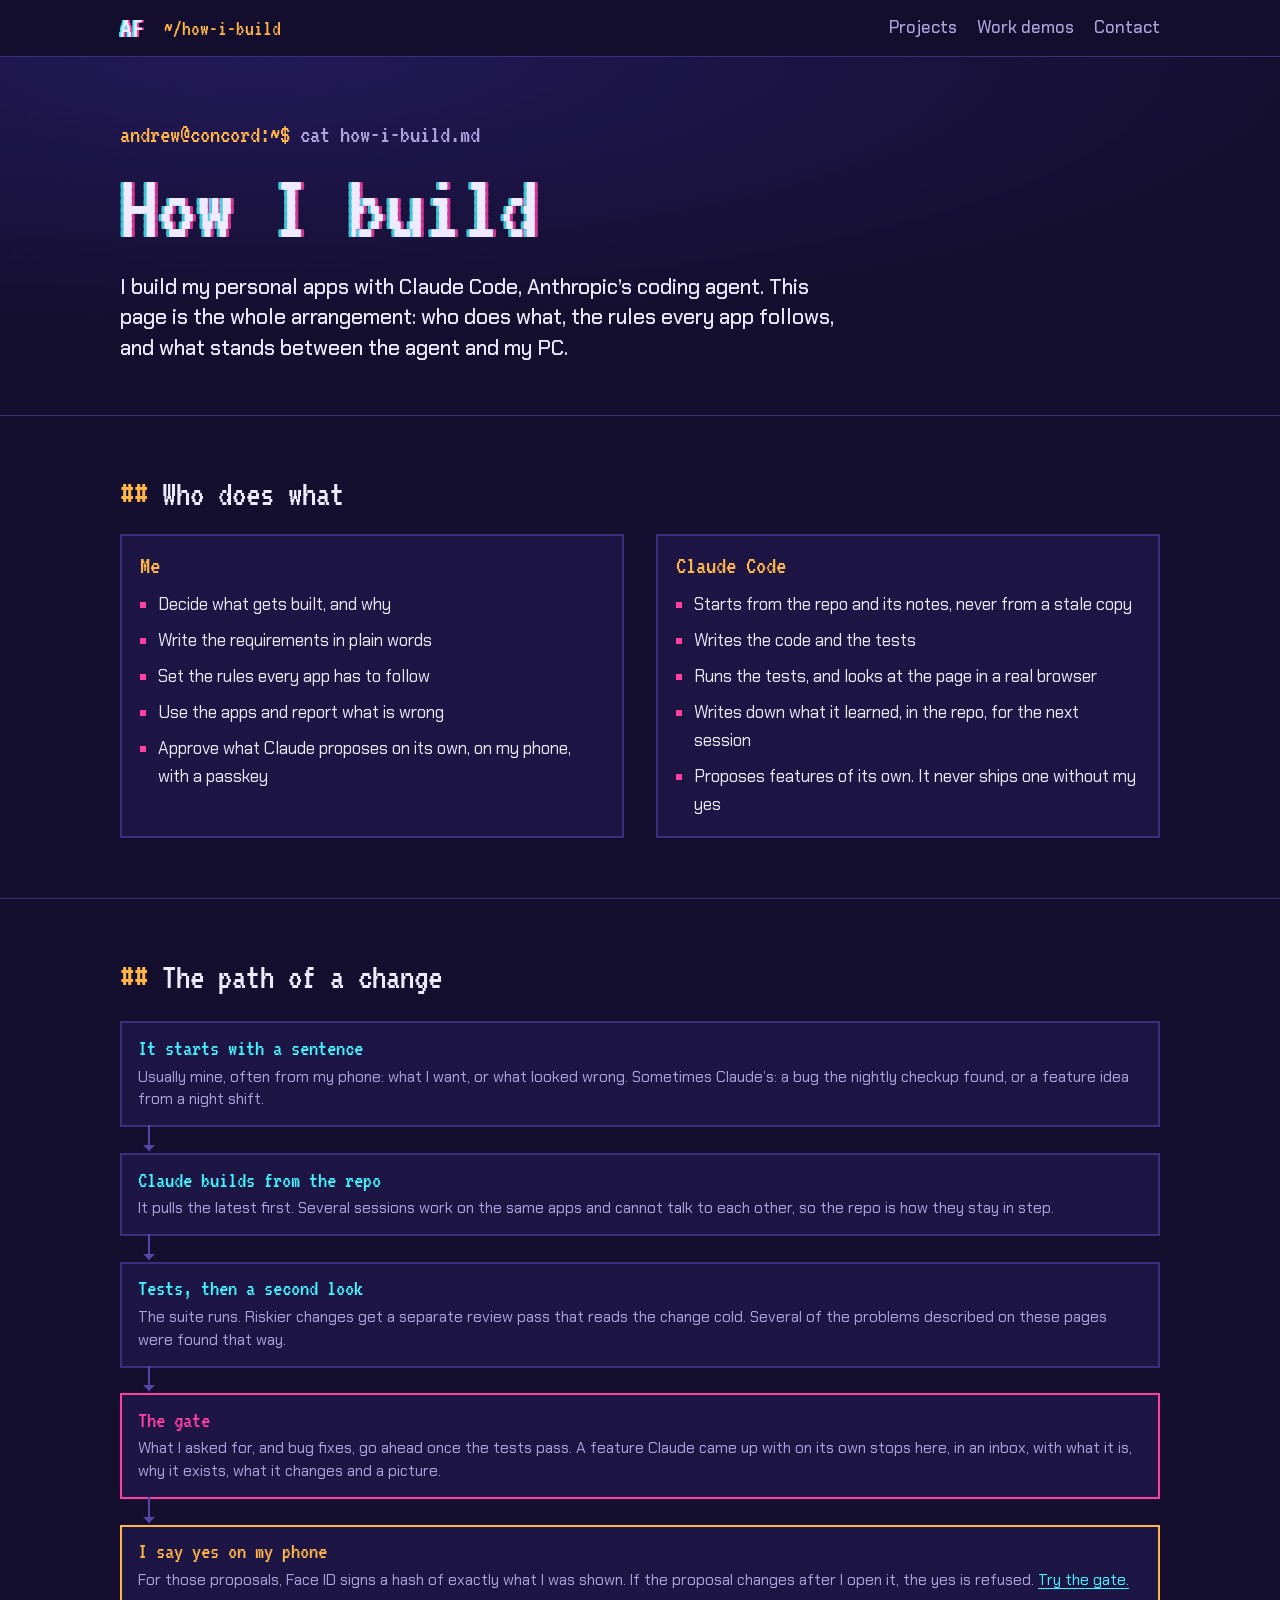
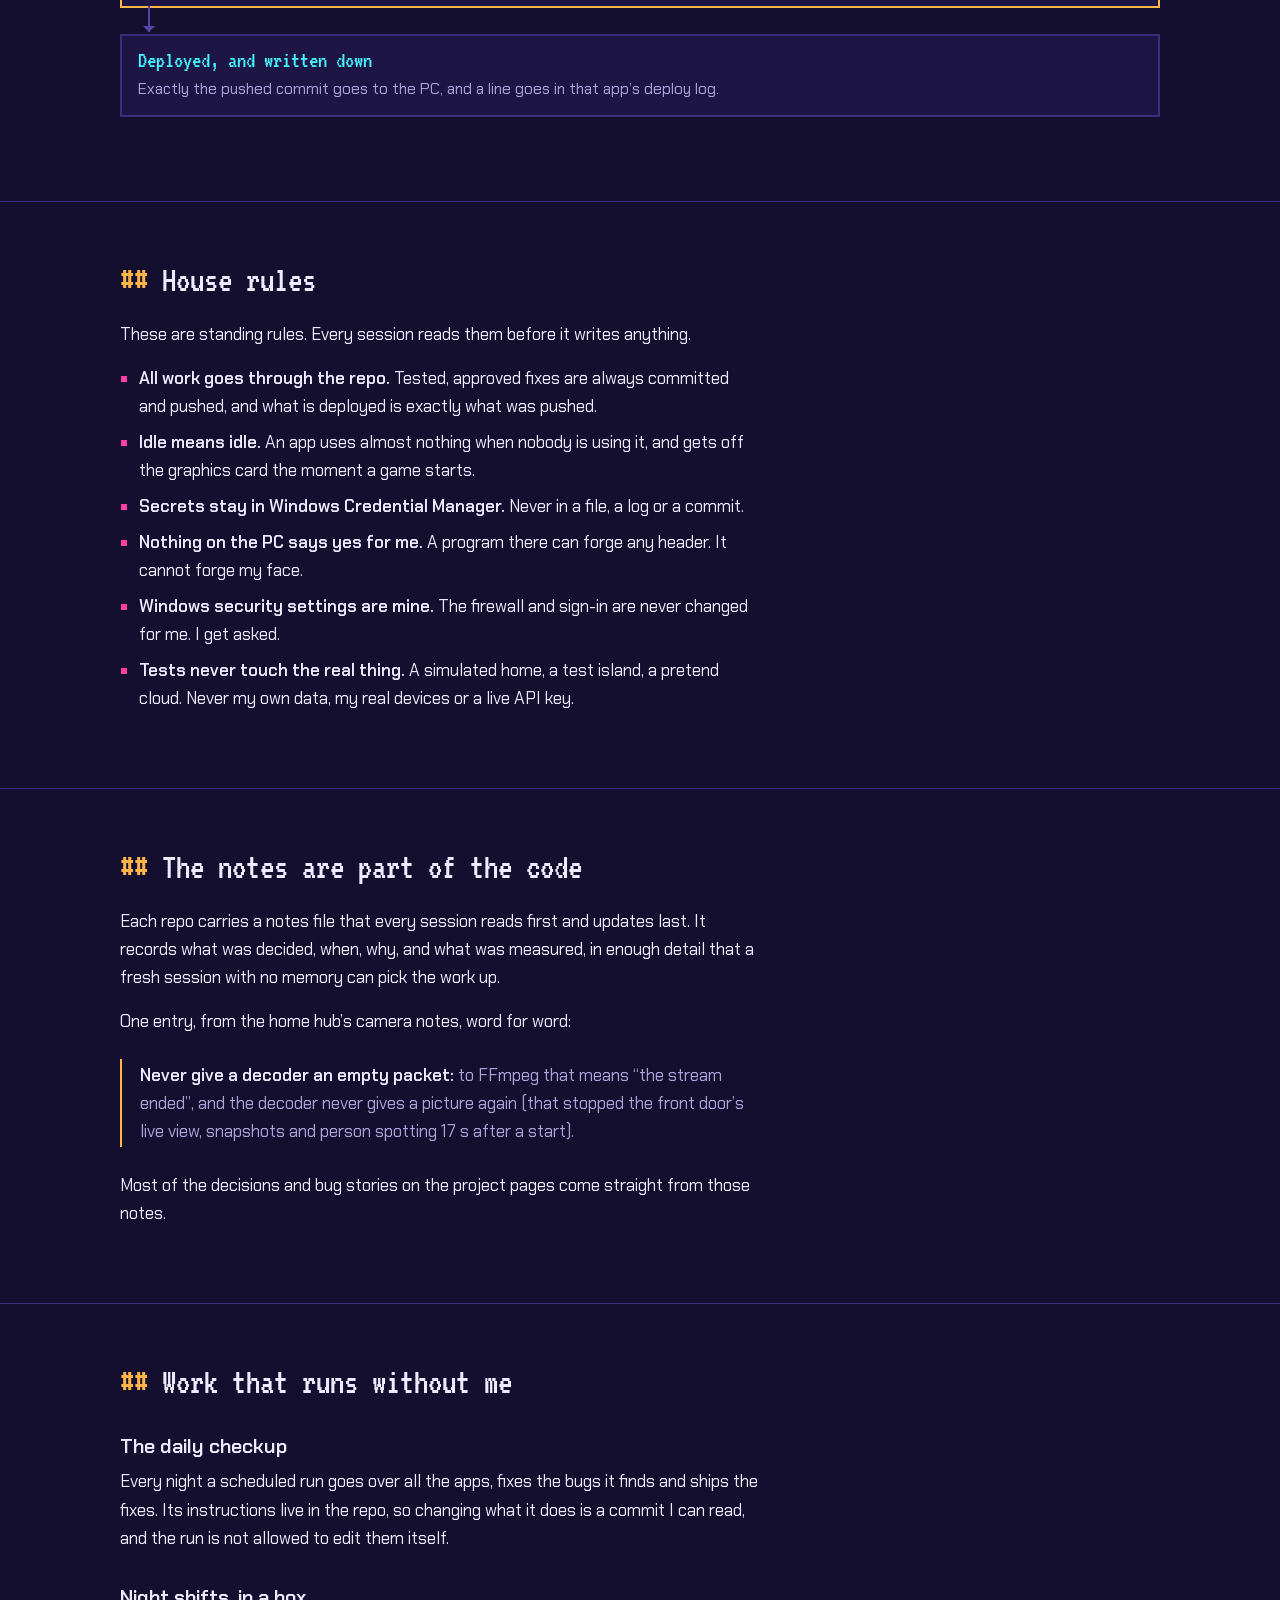
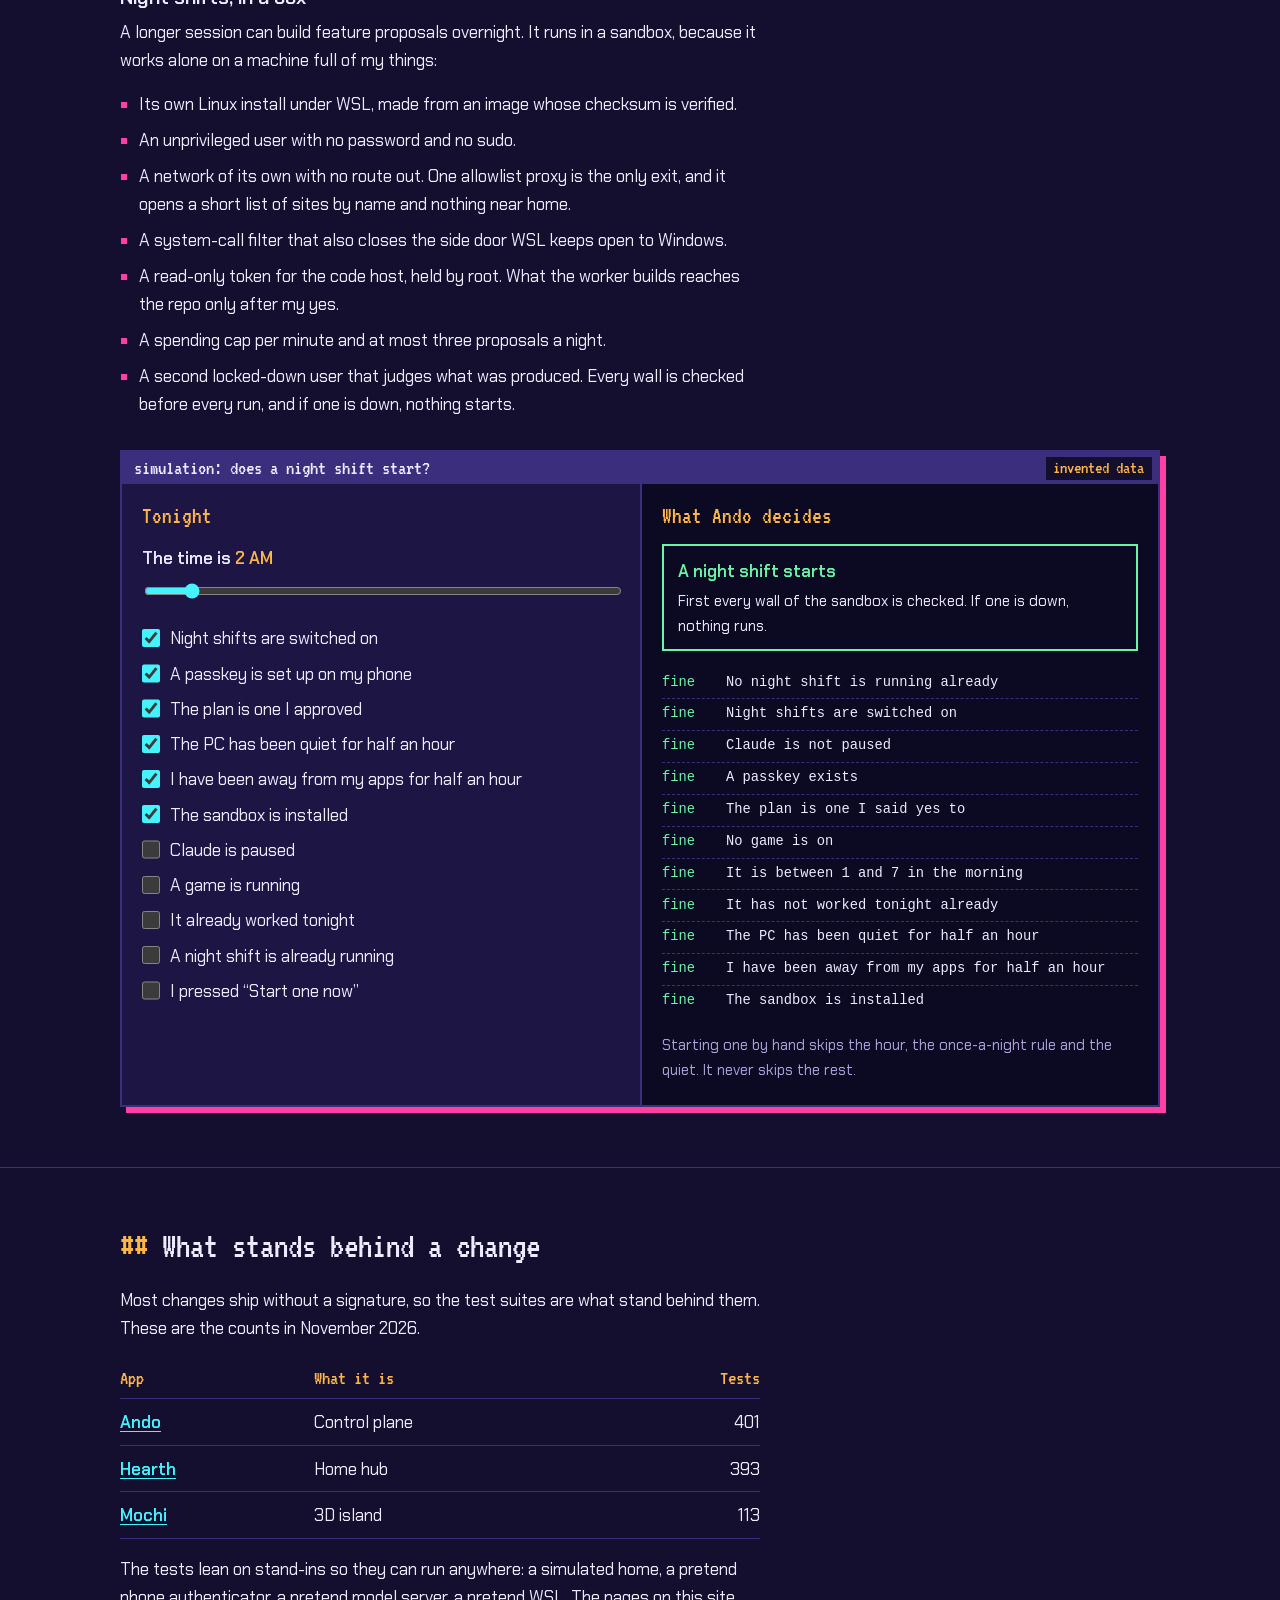
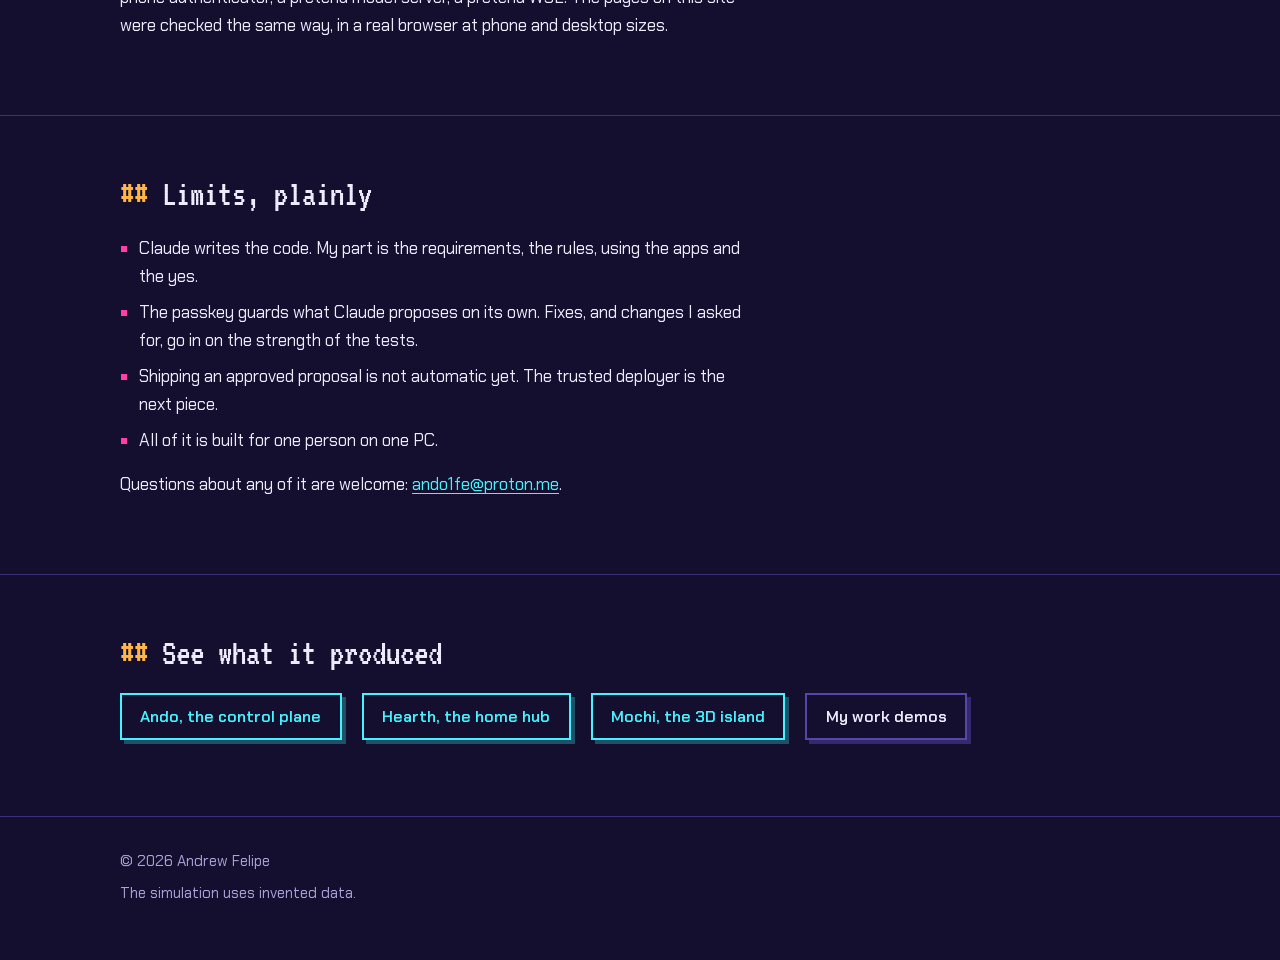
==== how-i-build/index.html @ 0f82efb5 "Add the apps I run at home, a how-I-build page and a refreshed design The home page now shows three " ====
<!doctype html>
<html lang="en">
<head>
<meta charset="utf-8">
<meta name="viewport" content="width=device-width, initial-scale=1">
<title>How I build with an AI coding agent: Andrew Felipe</title>
<meta name="description" content="How I build my personal apps with Claude Code: who does what, the rules every app follows, and what stands between a change and my PC.">
<meta name="theme-color" content="#140F2E">
<meta property="og:type" content="article">
<meta property="og:title" content="How I build with an AI coding agent">
<meta property="og:description" content="Requirements and approvals are mine, the code and tests are Claude's, and a passkey stands between what the agent proposes and my PC.">
<meta property="og:url" content="https://bandodrewmando.github.io/AndrewFelipe/how-i-build/">
<meta property="og:image" content="https://bandodrewmando.github.io/AndrewFelipe/assets/og-card.png">
<meta property="og:image:width" content="1200">
<meta property="og:image:height" content="630">
<meta property="og:image:alt" content="Andrew Felipe, Java backend developer near Charlotte, NC. Projects: Ando, Hearth, Mochi and 21 work demos.">
<meta name="twitter:card" content="summary_large_image">
<link rel="icon" href="data:image/svg+xml,%3Csvg xmlns='http://www.w3.org/2000/svg' viewBox='0 0 32 32'%3E%3Crect width='32' height='32' fill='%23140F2E'/%3E%3Crect x='6' y='7' width='4' height='18' fill='%2345F3FF'/%3E%3Crect x='10' y='7' width='8' height='4' fill='%2345F3FF'/%3E%3Crect x='10' y='14' width='6' height='4' fill='%2345F3FF'/%3E%3Crect x='20' y='7' width='4' height='18' fill='%23FF3FA4'/%3E%3Crect x='24' y='7' width='4' height='4' fill='%23FF3FA4'/%3E%3Crect x='24' y='14' width='3' height='4' fill='%23FF3FA4'/%3E%3C/svg%3E">
<link rel="preload" href="../assets/fonts/vt323-400.woff2" as="font" type="font/woff2" crossorigin>
<link rel="preload" href="../assets/fonts/chakra-petch-400.woff2" as="font" type="font/woff2" crossorigin>
<link rel="stylesheet" href="../styles.css">
</head>
<body>
<a class="skip" href="#main">Skip to content</a>

<header class="bar">
  <nav class="wrap nav" aria-label="Site">
    <a class="mark" href="../" aria-label="Andrew Felipe, home">AF</a>
    <span class="crumb" aria-hidden="true">~/how-i-build</span>
    <ul>
      <li><a href="../#projects">Projects</a></li>
      <li><a href="../work-demos/">Work demos</a></li>
      <li><a href="../#contact">Contact</a></li>
    </ul>
  </nav>
</header>

<main id="main">

  <header class="doc-head">
    <div class="wrap">
      <p class="cmd" aria-hidden="true"><span class="ps1">andrew@concord:~$</span> <span class="run">cat how-i-build.md</span></p>
      <h1 class="title long">How I build</h1>
      <p class="sub">I build my personal apps with Claude Code, Anthropic&rsquo;s coding agent. This page is the whole arrangement: who does what, the rules every app follows, and what stands between the agent and my PC.</p>
    </div>
  </header>

  <section class="md" id="who">
    <div class="wrap">
      <h2>Who does what</h2>
      <div class="grid-2 wide">
        <div>
          <h3>Me</h3>
          <ul>
            <li>Decide what gets built, and why</li>
            <li>Write the requirements in plain words</li>
            <li>Set the rules every app has to follow</li>
            <li>Use the apps and report what is wrong</li>
            <li>Approve what Claude proposes on its own, on my phone, with a passkey</li>
          </ul>
        </div>
        <div>
          <h3>Claude Code</h3>
          <ul>
            <li>Starts from the repo and its notes, never from a stale copy</li>
            <li>Writes the code and the tests</li>
            <li>Runs the tests, and looks at the page in a real browser</li>
            <li>Writes down what it learned, in the repo, for the next session</li>
            <li>Proposes features of its own. It never ships one without my yes</li>
          </ul>
        </div>
      </div>
    </div>
  </section>

  <section class="md" id="path">
    <div class="wrap">
      <h2>The path of a change</h2>
      <ol class="flow wide">
        <li><strong>It starts with a sentence</strong><span>Usually mine, often from my phone: what I want, or what looked wrong. Sometimes Claude&rsquo;s: a bug the nightly checkup found, or a feature idea from a night shift.</span></li>
        <li><strong>Claude builds from the repo</strong><span>It pulls the latest first. Several sessions work on the same apps and cannot talk to each other, so the repo is how they stay in step.</span></li>
        <li><strong>Tests, then a second look</strong><span>The suite runs. Riskier changes get a separate review pass that reads the change cold. Several of the problems described on these pages were found that way.</span></li>
        <li class="gate"><strong>The gate</strong><span>What I asked for, and bug fixes, go ahead once the tests pass. A feature Claude came up with on its own stops here, in an inbox, with what it is, why it exists, what it changes and a picture.</span></li>
        <li class="mine"><strong>I say yes on my phone</strong><span>For those proposals, Face ID signs a hash of exactly what I was shown. If the proposal changes after I open it, the yes is refused. <a href="../projects/ando/#gate">Try the gate.</a></span></li>
        <li><strong>Deployed, and written down</strong><span>Exactly the pushed commit goes to the PC, and a line goes in that app&rsquo;s deploy log.</span></li>
      </ol>
    </div>
  </section>

  <section class="md" id="rules">
    <div class="wrap">
      <h2>House rules</h2>
      <p>These are standing rules. Every session reads them before it writes anything.</p>
      <ul>
        <li><strong>All work goes through the repo.</strong> Tested, approved fixes are always committed and pushed, and what is deployed is exactly what was pushed.</li>
        <li><strong>Idle means idle.</strong> An app uses almost nothing when nobody is using it, and gets off the graphics card the moment a game starts.</li>
        <li><strong>Secrets stay in Windows Credential Manager.</strong> Never in a file, a log or a commit.</li>
        <li><strong>Nothing on the PC says yes for me.</strong> A program there can forge any header. It cannot forge my face.</li>
        <li><strong>Windows security settings are mine.</strong> The firewall and sign-in are never changed for me. I get asked.</li>
        <li><strong>Tests never touch the real thing.</strong> A simulated home, a test island, a pretend cloud. Never my own data, my real devices or a live API key.</li>
      </ul>
    </div>
  </section>

  <section class="md" id="notes">
    <div class="wrap">
      <h2>The notes are part of the code</h2>
      <p>Each repo carries a notes file that every session reads first and updates last. It records what was decided, when, why, and what was measured, in enough detail that a fresh session with no memory can pick the work up.</p>
      <p>One entry, from the home hub&rsquo;s camera notes, word for word:</p>
      <p class="aside"><strong>Never give a decoder an empty packet:</strong> to FFmpeg that means &ldquo;the stream ended&rdquo;, and the decoder never gives a picture again (that stopped the front door&rsquo;s live view, snapshots and person spotting 17 s after a start).</p>
      <p>Most of the decisions and bug stories on the project pages come straight from those notes.</p>
    </div>
  </section>

  <section class="md" id="unattended">
    <div class="wrap">
      <h2>Work that runs without me</h2>
      <h3>The daily checkup</h3>
      <p>Every night a scheduled run goes over all the apps, fixes the bugs it finds and ships the fixes. Its instructions live in the repo, so changing what it does is a commit I can read, and the run is not allowed to edit them itself.</p>

      <h3>Night shifts, in a box</h3>
      <p>A longer session can build feature proposals overnight. It runs in a sandbox, because it works alone on a machine full of my things:</p>
      <ul>
        <li>Its own Linux install under WSL, made from an image whose checksum is verified.</li>
        <li>An unprivileged user with no password and no sudo.</li>
        <li>A network of its own with no route out. One allowlist proxy is the only exit, and it opens a short list of sites by name and nothing near home.</li>
        <li>A system-call filter that also closes the side door WSL keeps open to Windows.</li>
        <li>A read-only token for the code host, held by root. What the worker builds reaches the repo only after my yes.</li>
        <li>A spending cap per minute and at most three proposals a night.</li>
        <li>A second locked-down user that judges what was produced. Every wall is checked before every run, and if one is down, nothing starts.</li>
      </ul>

      <article class="window sim wide" id="night" aria-labelledby="night-title">
        <div class="titlebar"><span id="night-title"><span class="pre">simulation: </span>does a night shift start?</span><span class="badge">invented data</span></div>
        <div class="sim-body">
          <div class="pane">
            <h3>Tonight</h3>
            <div class="field">
              <p class="label"><label for="s-hour">The time is</label> <output id="s-hour-out" for="s-hour">2 AM</output></p>
              <input type="range" id="s-hour" min="0" max="23" step="1" value="2">
            </div>
            <ul class="checks">
              <li><label><input type="checkbox" id="s-on" checked> <span>Night shifts are switched on</span></label></li>
              <li><label><input type="checkbox" id="s-passkey" checked> <span>A passkey is set up on my phone</span></label></li>
              <li><label><input type="checkbox" id="s-plan" checked> <span>The plan is one I approved</span></label></li>
              <li><label><input type="checkbox" id="s-quiet" checked> <span>The PC has been quiet for half an hour</span></label></li>
              <li><label><input type="checkbox" id="s-away" checked> <span>I have been away from my apps for half an hour</span></label></li>
              <li><label><input type="checkbox" id="s-sandbox" checked> <span>The sandbox is installed</span></label></li>
              <li><label><input type="checkbox" id="s-paused"> <span>Claude is paused</span></label></li>
              <li><label><input type="checkbox" id="s-game"> <span>A game is running</span></label></li>
              <li><label><input type="checkbox" id="s-worked"> <span>It already worked tonight</span></label></li>
              <li><label><input type="checkbox" id="s-current"> <span>A night shift is already running</span></label></li>
              <li><label><input type="checkbox" id="s-hand"> <span>I pressed &ldquo;Start one now&rdquo;</span></label></li>
            </ul>
          </div>
          <div class="pane">
            <h3>What Ando decides</h3>
            <p class="verdict" id="s-verdict" role="status" style="margin-top:0;margin-bottom:1rem"></p>
            <ol class="trace" id="s-trace" aria-live="polite"></ol>
            <p class="hint" style="margin-top:1rem">Starting one by hand skips the hour, the once-a-night rule and the quiet. It never skips the rest.</p>
          </div>
        </div>
      </article>
    </div>
  </section>

  <section class="md" id="numbers">
    <div class="wrap">
      <h2>What stands behind a change</h2>
      <p>Most changes ship without a signature, so the test suites are what stand behind them. These are the counts in November 2026.</p>
      <table class="tally">
        <thead><tr><th scope="col">App</th><th scope="col">What it is</th><th scope="col" class="n">Tests</th></tr></thead>
        <tbody>
          <tr><th scope="row"><a href="../projects/ando/">Ando</a></th><td>Control plane</td><td class="n">401</td></tr>
          <tr><th scope="row"><a href="../projects/hearth/">Hearth</a></th><td>Home hub</td><td class="n">393</td></tr>
          <tr><th scope="row"><a href="../projects/mochi/">Mochi</a></th><td>3D island</td><td class="n">113</td></tr>
        </tbody>
      </table>
      <p>The tests lean on stand-ins so they can run anywhere: a simulated home, a pretend phone authenticator, a pretend model server, a pretend WSL. The pages on this site were checked the same way, in a real browser at phone and desktop sizes.</p>
    </div>
  </section>

  <section class="md" id="limits">
    <div class="wrap">
      <h2>Limits, plainly</h2>
      <ul>
        <li>Claude writes the code. My part is the requirements, the rules, using the apps and the yes.</li>
        <li>The passkey guards what Claude proposes on its own. Fixes, and changes I asked for, go in on the strength of the tests.</li>
        <li>Shipping an approved proposal is not automatic yet. The trusted deployer is the next piece.</li>
        <li>All of it is built for one person on one PC.</li>
      </ul>
      <p>Questions about any of it are welcome: <a href="mailto:ando1fe@proton.me">ando1fe@proton.me</a>.</p>
    </div>
  </section>

  <section class="md" id="next">
    <div class="wrap">
      <h2>See what it produced</h2>
      <p class="next wide">
        <a class="btn" href="../projects/ando/">Ando, the control plane</a>
        <a class="btn" href="../projects/hearth/">Hearth, the home hub</a>
        <a class="btn" href="../projects/mochi/">Mochi, the 3D island</a>
        <a class="btn quiet" href="../work-demos/">My work demos</a>
      </p>
    </div>
  </section>

</main>

<footer class="wrap foot">
  <p>&copy; 2026 Andrew Felipe</p>
  <p>The simulation uses invented data.</p>
</footer>

<script src="../app.js"></script>
<script src="sim.js"></script>
<!-- Page view counts at andrewfelipe.goatcounter.com (no cookies) -->
<script data-goatcounter="https://andrewfelipe.goatcounter.com/count" async src="https://gc.zgo.at/count.js"></script>
<!-- Metricool tracker; skips browsers opted out with #toggle-goatcounter -->
<script>
  (function () {
    try { if (localStorage.getItem('skipgc') === 't' || location.hash === '#toggle-goatcounter') return; } catch (e) {}
    function loadScript(a){var b=document.getElementsByTagName("head")[0],c=document.createElement("script");c.type="text/javascript",c.src="https://tracker.metricool.com/resources/be.js",c.onreadystatechange=a,c.onload=a,b.appendChild(c)}loadScript(function(){beTracker.t({hash:"5af058e62d5480731baa67cbe3b12c4c"})});
  })();
</script>
</body>
</html>
---- styles.css ----
/* Andrew Felipe: one stylesheet for the home page, the project pages and how-i-build.
   (work-demos/ carries its own styles, in the same palette.) */

/* The two typefaces, served from this site (SIL Open Font License: assets/fonts/*-OFL.txt). */
@font-face { font-family: "VT323"; font-style: normal; font-weight: 400; font-display: swap; src: url("assets/fonts/vt323-400.woff2") format("woff2"); }
@font-face { font-family: "Chakra Petch"; font-style: normal; font-weight: 400; font-display: swap; src: url("assets/fonts/chakra-petch-400.woff2") format("woff2"); }
@font-face { font-family: "Chakra Petch"; font-style: normal; font-weight: 500; font-display: swap; src: url("assets/fonts/chakra-petch-500.woff2") format("woff2"); }
@font-face { font-family: "Chakra Petch"; font-style: normal; font-weight: 600; font-display: swap; src: url("assets/fonts/chakra-petch-600.woff2") format("woff2"); }

:root {
  --glass: #140F2E;
  --panel: #1D1645;
  --well: #0C0922;
  --wire: #3B2F7D;
  --wire-hi: #5546A8;
  --text: #EEEAFF;
  --dim: #ABA3DA;
  --amber: #FFB547;
  --cyan: #45F3FF;
  --magenta: #FF3FA4;
  --ok: #6BF5A8;
  --no: #FF6B7F;
  --pixel: "VT323", "DejaVu Sans Mono", ui-monospace, monospace;
  --sans: "Chakra Petch", system-ui, -apple-system, "Segoe UI", Roboto, sans-serif;
  --mono: ui-monospace, "SF Mono", SFMono-Regular, Menlo, Consolas, "Liberation Mono", monospace;
  --measure: 40rem;
  --gap: clamp(1.1rem, 2.6vw, 1.75rem);
  color-scheme: dark;
}

*, *::before, *::after { box-sizing: border-box; }

html {
  scroll-behavior: smooth;
  scroll-padding-top: 4.75rem;
  -webkit-text-size-adjust: 100%;
}

body {
  margin: 0;
  background: var(--glass);
  color: var(--text);
  font: 400 1.0625rem/1.65 var(--sans);
}

::selection { background: var(--magenta); color: var(--glass); }

a {
  color: var(--cyan);
  text-decoration-thickness: 1px;
  text-underline-offset: .2em;
}
a:hover { text-decoration-thickness: 2px; }
:focus-visible { outline: 2px solid var(--cyan); outline-offset: 3px; }

img, video { max-width: 100%; height: auto; }

code, kbd, samp { font-family: var(--mono); font-size: .88em; }
:not(pre) > code { padding: .08em .35em; background: var(--well); border: 1px solid var(--wire); overflow-wrap: anywhere; }

.wrap { max-width: 1080px; margin-inline: auto; padding-inline: 20px; }

.skip { position: absolute; left: -999px; top: .75rem; z-index: 100; padding: .5rem .75rem; background: var(--panel); }
.skip:focus { left: 1rem; }

.sr {
  position: absolute; width: 1px; height: 1px; margin: -1px; padding: 0;
  overflow: hidden; clip: rect(0 0 0 0); white-space: nowrap; border: 0;
}

/* Pages cross-fade into each other where the browser can do it by itself. */
@view-transition { navigation: auto; }

/* ---- Header ---- */
.bar {
  position: sticky; top: 0; z-index: 40;
  background: rgba(20, 15, 46, .92);
  backdrop-filter: blur(8px);
  border-bottom: 1px solid var(--wire);
}
.nav { display: flex; align-items: center; gap: 1.25rem; min-height: 3.5rem; }
.mark {
  flex: none;
  font: 1.9rem/1 var(--pixel);
  color: var(--text);
  text-decoration: none;
  text-shadow: -2px 0 var(--cyan), 2px 0 var(--magenta);
}
.crumb {
  flex: none;
  font: 1.375rem/1 var(--pixel);
  color: var(--amber);
  white-space: nowrap;
}
.crumb a { color: inherit; text-decoration: none; }
.crumb a:hover { text-decoration: underline; }
.nav ul {
  display: flex; gap: 1.25rem;
  margin: 0 0 0 auto; padding: 0; list-style: none;
  overflow-x: auto; scrollbar-width: none;
}
.nav ul::-webkit-scrollbar { display: none; }
.nav li a {
  display: block; padding: .55rem 0;
  color: var(--dim); font-weight: 500; white-space: nowrap; text-decoration: none;
  border-bottom: 2px solid transparent;
}
.nav li a:hover { color: var(--text); }
.nav li a[aria-current] { color: var(--text); border-bottom-color: var(--magenta); }

/* ---- Hero: the CRT screen ---- */
.hero {
  position: relative;
  overflow: hidden;
  padding-block: clamp(2.75rem, 8vw, 6rem) clamp(3rem, 8vw, 5.5rem);
  border-bottom: 1px solid var(--wire);
  background: radial-gradient(120% 90% at 25% 30%, #251B5E 0%, var(--glass) 72%);
}
.hero::after {
  content: "";
  position: absolute; inset: 0;
  pointer-events: none;
  background: repeating-linear-gradient(to bottom, transparent 0 2px, rgba(6, 3, 20, .3) 2px 3px);
}
.boot {
  margin: 0 0 2.25rem;
  min-height: 5em;
  font: 1.375rem/1.25 var(--pixel);
  color: var(--amber);
  white-space: pre-wrap;
  text-shadow: 0 0 .45em rgba(255, 181, 71, .35);
}
.name {
  margin: 0;
  font: 400 clamp(4.75rem, 17vw, 11.5rem)/.8 var(--pixel);
  letter-spacing: .01em;
  color: var(--text);
  text-shadow:
    -.035em 0 rgba(69, 243, 255, .8),
    .035em 0 rgba(255, 63, 164, .8),
    0 0 .3em rgba(69, 243, 255, .25);
}
.name .line { display: block; }
.cursor {
  display: inline-block;
  width: .42em; height: .6em;
  margin-left: .06em;
  background: var(--amber);
  box-shadow: 0 0 .25em rgba(255, 181, 71, .6);
  animation: blink 1.05s steps(1) infinite;
}
@keyframes blink { 50% { opacity: 0; } }

.role { margin: 2.25rem 0 0; font-weight: 600; font-size: 1.3125rem; line-height: 1.35; }
.role::before {
  content: ""; display: inline-block; width: .6em; height: .6em; margin-right: .55em;
  background: var(--ok); box-shadow: 0 0 .5em rgba(107, 245, 168, .7);
}
.lede { max-width: 58rem; margin: .9rem 0 0; font-size: 1.1875rem; }
.actions { display: flex; flex-wrap: wrap; gap: .9rem 1.1rem; margin: 2rem 0 0; }
/* Scanlines run over the boot text and name; reading text and buttons stay crisp */
.role, .lede, .actions { position: relative; z-index: 1; }

.name, .role, .lede, .actions { transition: opacity .35s ease; }
.booting .name, .booting .role, .booting .lede, .booting .actions { opacity: 0; }
.glitch .name { animation: glitch .6s steps(2) 1; }
@keyframes glitch {
  0%   { clip-path: inset(0 0 0 0); text-shadow: -.09em 0 var(--cyan), .09em 0 var(--magenta); }
  20%  { clip-path: inset(12% 0 52% 0); transform: translateX(-.03em) skewX(-8deg); }
  40%  { clip-path: inset(48% 0 10% 0); transform: translateX(.04em); }
  60%  { clip-path: inset(26% 0 30% 0); transform: translateX(-.015em) skewX(5deg); }
  80%  { clip-path: inset(0 0 0 0); transform: none; text-shadow: -.05em 0 var(--cyan), .05em 0 var(--magenta); }
  100% { clip-path: inset(0 0 0 0); transform: none; }
}

/* ---- Buttons ---- */
.btn {
  display: inline-block;
  padding: .85rem 1.15rem;
  border: 2px solid var(--cyan);
  color: var(--cyan);
  background: transparent;
  font: 600 1rem/1 var(--sans);
  text-decoration: none;
  cursor: pointer;
  box-shadow: 4px 4px 0 rgba(69, 243, 255, .28);
  transition: transform .12s ease, box-shadow .12s ease;
}
.btn:hover { transform: translate(-2px, -2px); box-shadow: 6px 6px 0 rgba(69, 243, 255, .4); }
.btn:active { transform: translate(2px, 2px); box-shadow: 2px 2px 0 rgba(69, 243, 255, .4); }
.btn.primary { background: var(--magenta); border-color: var(--magenta); color: var(--glass); box-shadow: 4px 4px 0 var(--cyan); }
.btn.primary:hover { box-shadow: 6px 6px 0 var(--cyan); }
.btn.primary:active { box-shadow: 2px 2px 0 var(--cyan); }
.btn.quiet { border-color: var(--wire-hi); color: var(--text); box-shadow: 4px 4px 0 rgba(85, 70, 168, .5); }
.btn.quiet:hover { box-shadow: 6px 6px 0 rgba(85, 70, 168, .7); }
.btn.quiet:active { box-shadow: 2px 2px 0 rgba(85, 70, 168, .7); }
.btn[disabled] { opacity: .5; cursor: not-allowed; transform: none; }

/* ---- Sections ---- */
.block { padding-block: clamp(3rem, 7vw, 4.5rem); border-bottom: 1px solid var(--wire); }
.cmd { margin: 0 0 1.5rem; font: 400 2rem/1.1 var(--pixel); overflow-wrap: anywhere; }
.ps1 { color: var(--amber); }
.cmd .run { white-space: nowrap; }
.block p { max-width: 58rem; margin: 0 0 1rem; }
.block p:last-child { margin-bottom: 0; }
.block .intro { max-width: var(--measure); margin-bottom: 2rem; }

/* Experience: a log, newest first */
.log { max-width: 54rem; margin: 0; padding: 0; list-style: none; }
.entry { display: grid; grid-template-columns: 10rem minmax(0, 1fr); gap: 0 1.5rem; padding-bottom: 2.25rem; }
.entry:last-child { padding-bottom: 0; }
.block .when { margin: .1rem 0 0; font: 1.375rem/1.2 var(--pixel); color: var(--amber); }
.what { padding-left: 1.5rem; border-left: 2px solid var(--wire); }
.what h3 { margin: 0; font: 600 1.25rem/1.3 var(--sans); }
.org { font-weight: 400; color: var(--dim); }
.block .ctx { margin: .35rem 0 0; color: var(--dim); font-size: .975rem; }
.what ul { margin: .75rem 0 0; padding-left: 1.1rem; list-style: square; }
.what li { margin: 0 0 .5rem; }
.what li:last-child { margin-bottom: 0; }
.what li::marker { color: var(--magenta); }

/* ---- Windows: the 90s app window every card is made of ---- */
.window { border: 2px solid var(--wire); background: var(--panel); box-shadow: 6px 6px 0 var(--magenta); }
.window.solo { max-width: 40rem; }
.window.calm { box-shadow: 6px 6px 0 var(--wire-hi); }
.window.flat { box-shadow: none; }
.titlebar {
  display: flex; align-items: center; justify-content: space-between; gap: 1rem;
  padding: .3rem .4rem .3rem .75rem;
  background: var(--wire);
  font: 1.3rem/1 var(--pixel);
}
.titlebar > :first-child { min-width: 0; overflow: hidden; text-overflow: ellipsis; white-space: nowrap; }
.ctrl { display: flex; flex: none; gap: .3rem; }
.ctrl span { display: block; width: .85rem; height: .85rem; border: 2px solid var(--text); }
.badge { flex: none; padding: .05rem .45rem .1rem; background: var(--glass); color: var(--amber); font: 1.15rem/1.1 var(--pixel); }
.window-body { padding: 1.25rem 1.25rem 1.6rem; }
.window h3 { margin: 0 0 .5rem; font: 600 1.375rem/1.25 var(--sans); }
.window h3 a { color: var(--text); text-decoration: none; }
.window h3 a:hover { text-decoration: underline; }
.block .window p { margin-bottom: 1.1rem; }
.block .window p:last-child { margin-bottom: 0; }
.window .btn { margin-top: .3rem; }

/* ---- Projects: one wide window, two smaller ones ---- */
.bento { display: grid; gap: 2rem 1.75rem; grid-template-columns: minmax(0, 1fr); }
.tile { display: flex; flex-direction: column; min-width: 0; }
.tile .window-body { display: flex; flex-direction: column; flex: 1; }
.tile .what-it-is { margin: -.2rem 0 .75rem; color: var(--amber); font: 1.375rem/1.15 var(--pixel); }
.tile .btn { align-self: flex-start; margin-top: auto; }
.tile-shot { display: block; aspect-ratio: 16 / 9; overflow: hidden; border-bottom: 2px solid var(--wire); background: var(--well); }
.tile-shot img { display: block; width: 100%; height: 100%; object-fit: cover; }
.proof { margin: 0 0 1.35rem; padding: 0; list-style: none; }
.proof li { position: relative; margin: 0 0 .4rem; padding-left: 1.35rem; }
.proof li::before { content: ""; position: absolute; left: .1rem; top: .62em; width: .5rem; height: .5rem; background: var(--magenta); }
.feature-grid { display: grid; grid-template-columns: minmax(0, 1fr); flex: 1; }
.pair { display: grid; grid-template-columns: repeat(2, minmax(0, 1fr)); border-top: 2px solid var(--wire); background: var(--well); }
.pair img { display: block; width: 100%; height: auto; }
.pair img + img { border-left: 2px solid var(--wire); }
@media (min-width: 52rem) {
  .bento { grid-template-columns: repeat(2, minmax(0, 1fr)); }
  .tile.feature { grid-column: 1 / -1; }
  .feature-grid { grid-template-columns: minmax(0, 1fr) auto; }
  .pair { grid-template-columns: repeat(2, 12.5rem); border-top: 0; border-left: 2px solid var(--wire); align-content: start; }
}

/* Also built: a plain listing, like ls -l */
.also { margin: 2.75rem 0 0; }
.also h3 { margin: 0 0 .9rem; font: 400 1.6rem/1.1 var(--pixel); color: var(--dim); }
.also dl { display: grid; gap: 0; margin: 0; border-top: 1px solid var(--wire); }
.also dl > div { display: grid; grid-template-columns: minmax(0, 1fr); gap: .15rem 1.5rem; padding: .9rem 0; border-bottom: 1px solid var(--wire); }
.also dt { font-weight: 600; }
.also dd { margin: 0; color: var(--dim); }
.also dd a { white-space: nowrap; }
@media (min-width: 48rem) { .also dl > div { grid-template-columns: 14rem minmax(0, 1fr); } }

/* How I build, on the home page */
.build { display: grid; gap: 1.75rem 3rem; grid-template-columns: minmax(0, 1fr); align-items: start; }
.build .btn { margin-top: .6rem; }
.rules { margin: 0; padding: 1.1rem 1.25rem 1.2rem; list-style: none; background: var(--well); border: 1px solid var(--wire); font: 1.3rem/1.3 var(--pixel); color: var(--dim); }
.rules li { margin: 0 0 .5rem; padding-left: 1.4rem; text-indent: -1.4rem; }
.rules li:last-child { margin-bottom: 0; }
.rules li::before { content: "# "; color: var(--amber); }
@media (min-width: 56rem) { .build { grid-template-columns: minmax(0, 6fr) minmax(0, 5fr); } }

/* Skills */
.skills { display: grid; grid-template-columns: repeat(2, minmax(0, 1fr)); gap: 1.5rem 2.5rem; max-width: 54rem; margin: 0; }
.skills dt { font: 1.375rem/1.2 var(--pixel); color: var(--amber); }
.skills dd { margin: .3rem 0 0; }

/* Contact */
.links { display: grid; gap: .8rem; margin: 0; padding: 0; list-style: none; }
.links li { display: grid; grid-template-columns: 6.5rem minmax(0, 1fr); align-items: baseline; gap: 1rem; }
.links .k { font: 1.375rem/1 var(--pixel); color: var(--amber); }
.links a { font-size: 1.125rem; overflow-wrap: anywhere; }

.foot { padding-block: 2rem 3rem; color: var(--dim); font-size: .9375rem; }
.foot p { margin: 0 0 .4rem; }

/* ================= Project pages: a README on the terminal ================= */
.doc-head { padding-block: clamp(2.25rem, 6vw, 4rem) clamp(2.25rem, 5vw, 3.25rem); border-bottom: 1px solid var(--wire); background: radial-gradient(120% 110% at 20% 0%, #221958 0%, var(--glass) 70%); }
.doc-head .cmd { margin-bottom: 1.25rem; font-size: 1.6rem; color: var(--dim); }
.title {
  margin: 0;
  font: 400 clamp(4rem, 14vw, 7.5rem)/.82 var(--pixel);
  color: var(--text);
  text-shadow: -.035em 0 rgba(69, 243, 255, .8), .035em 0 rgba(255, 63, 164, .8);
}
.title.long { font-size: clamp(3rem, 10.5vw, 6rem); }
.sub { max-width: 46rem; margin: 1.5rem 0 0; font-size: 1.3125rem; line-height: 1.45; font-weight: 500; }
.facts { display: grid; grid-template-columns: minmax(0, 1fr); gap: 0; max-width: 52rem; margin: 2rem 0 0; border-top: 1px solid var(--wire); }
.facts > div { display: grid; grid-template-columns: 7.5rem minmax(0, 1fr); gap: 1rem; padding: .6rem 0; border-bottom: 1px solid var(--wire); }
.facts dt { font: 1.375rem/1.25 var(--pixel); color: var(--amber); }
.facts dd { margin: 0; }

.md { padding-block: clamp(2.5rem, 6vw, 3.75rem); border-bottom: 1px solid var(--wire); }
.md > .wrap > * { max-width: var(--measure); }
.md > .wrap > .wide { max-width: none; }
.md h2 { margin: 0 0 1.25rem; font: 400 2.25rem/1.05 var(--pixel); }
.md h2::before { content: "## "; color: var(--amber); }
/* (:where keeps these plain-text defaults weaker than any component's own rules) */
:where(.md) h3 { margin: 2rem 0 .5rem; font: 600 1.25rem/1.3 var(--sans); }
:where(.md) h3:first-child { margin-top: 0; }
:where(.md) p { margin: 0 0 1rem; }
:where(.md) :where(ul, ol):not([class]) { margin: 0 0 1rem; padding-left: 1.2rem; }
:where(.md) :where(ul, ol):not([class]) > li { margin: 0 0 .5rem; }
:where(.md) ul:not([class]) { list-style: square; }
:where(.md) :where(ul, ol):not([class]) > li::marker { color: var(--magenta); }
.md .lead { font-size: 1.1875rem; }
.md .aside { margin: 1.5rem 0; padding: .1rem 0 .1rem 1.1rem; border-left: 2px solid var(--amber); color: var(--dim); }
.md .aside strong { color: var(--text); font-weight: 600; }

/* Decisions: what, then why */
.decisions { display: grid; gap: 1.75rem; margin: 0; padding: 0; list-style: none; }
.decisions > li { margin: 0; padding: 0 0 0 1.25rem; border-left: 2px solid var(--wire); }
.decisions h3 { margin: 0 0 .4rem; }
.decisions p { margin: 0 0 .6rem; }
.decisions p:last-child { margin: 0; }
.decisions .why { color: var(--dim); }

/* Recordings and screenshots of the real app */
.reel { display: grid; gap: 2rem 1.75rem; grid-template-columns: minmax(0, 1fr); align-items: start; }
.reel .player { max-width: 22rem; }
.player video, .player img { display: block; width: 100%; height: auto; background: #000; }
.player .window-body, .shots .window-body { padding: 0; }
.caption { margin: 1rem 0 0; color: var(--dim); font-size: .975rem; }
.shots { display: grid; grid-auto-flow: column; grid-auto-columns: min(15.5rem, 68%); gap: 1.5rem; padding: .25rem .5rem 1rem .1rem; margin: 0; list-style: none; overflow-x: auto; scroll-snap-type: x proximity; }
.shots li { display: flex; margin: 0; scroll-snap-align: start; }
.shots figure { display: flex; flex-direction: column; width: 100%; margin: 0; }
.shots img { display: block; width: 100%; height: auto; }
.shots figcaption { flex: 1; padding: .6rem .75rem .7rem; border-top: 2px solid var(--wire); font-size: .9375rem; color: var(--dim); line-height: 1.4; }
@media (min-width: 52rem) {
  .reel { grid-template-columns: minmax(0, 20rem) minmax(0, 1fr); }
  .reel .shots { grid-auto-columns: 16.75rem; }
}

/* How it fits together: boxes and arrows that turn into a column on a phone */
.flow { display: grid; grid-template-columns: minmax(0, 1fr); gap: 0; margin: 1.5rem 0; padding: 0; list-style: none; counter-reset: none; }
.flow > li { position: relative; margin: 0 0 1.6rem; padding: .8rem 1rem .9rem; background: var(--panel); border: 2px solid var(--wire); }
.flow > li:last-child { margin-bottom: 0; }
.flow > li:not(:last-child)::after { content: ""; position: absolute; left: 1.6rem; bottom: -1.6rem; width: 2px; height: 1.6rem; background: var(--wire-hi); }
.flow > li:not(:last-child)::before { content: ""; position: absolute; left: calc(1.6rem - 5px); bottom: -1.6rem; border: 6px solid transparent; border-top-color: var(--wire-hi); border-bottom: 0; z-index: 1; }
.flow strong { display: block; font: 400 1.45rem/1.1 var(--pixel); color: var(--cyan); }
.flow span { display: block; margin-top: .25rem; color: var(--dim); font-size: .975rem; line-height: 1.45; }
.flow .gate { border-color: var(--magenta); }
.flow .gate strong { color: var(--magenta); }
.flow .mine { border-color: var(--amber); }
.flow .mine strong { color: var(--amber); }
@media (min-width: 58rem) {
  .flow.across { grid-auto-flow: column; grid-auto-columns: minmax(0, 1fr); grid-template-columns: none; gap: 1.6rem; }
  .flow.across > li { margin: 0; }
  .flow.across > li:not(:last-child)::after { left: auto; right: -1.6rem; bottom: auto; top: 1.55rem; width: 1.6rem; height: 2px; }
  .flow.across > li:not(:last-child)::before { left: auto; right: -1.6rem; bottom: auto; top: calc(1.55rem - 5px); border: 6px solid transparent; border-left-color: var(--wire-hi); border-right: 0; }
}

/* Simulations */
.sim { margin-block: 2rem 0; scroll-margin-top: 5rem; }
.sim .titlebar { background: var(--wire); }
.sim-body { display: grid; grid-template-columns: minmax(0, 1fr); gap: 0; }
.pane { padding: 1.15rem 1.25rem 1.4rem; min-width: 0; }
.pane + .pane { border-top: 2px solid var(--wire); background: var(--well); }
.pane h3 { margin: 0 0 .9rem; font: 400 1.5rem/1.1 var(--pixel); color: var(--amber); }
.pane p { margin: 0 0 .8rem; max-width: none; }
.pane p:last-child { margin-bottom: 0; }
@media (min-width: 54rem) {
  .sim-body { grid-template-columns: minmax(0, 1fr) minmax(0, 1fr); }
  .pane + .pane { border-top: 0; border-left: 2px solid var(--wire); }
}

.field { margin: 0 0 1.1rem; padding: 0; border: 0; min-width: 0; }
.field:last-child { margin-bottom: 0; }
.field > legend, .field > .label { display: block; margin: 0 0 .45rem; padding: 0; font-weight: 600; }
.field > p.label { max-width: none; }
.field > .label output { font-weight: 600; color: var(--amber); }
.choices { display: flex; flex-wrap: wrap; gap: .5rem; }
.choice { position: relative; }
.choice input { position: absolute; opacity: 0; inset: 0; margin: 0; cursor: pointer; }
.choice span { display: block; padding: .5rem .7rem; border: 2px solid var(--wire-hi); color: var(--text); font-size: .975rem; line-height: 1.25; }
.choice input:hover + span { border-color: var(--cyan); }
.choice input:checked + span { border-color: var(--cyan); background: rgba(69, 243, 255, .14); box-shadow: 3px 3px 0 rgba(69, 243, 255, .35); }
.choice input:focus-visible + span { outline: 2px solid var(--cyan); outline-offset: 3px; }
.choice input:disabled + span { opacity: .45; }
.choices.stack { flex-direction: column; align-items: stretch; }
select, input[type="range"] { font: inherit; }
select {
  width: 100%; padding: .6rem .7rem; color: var(--text); background: var(--well);
  border: 2px solid var(--wire-hi); border-radius: 0;
}
input[type="range"] { width: 100%; accent-color: var(--cyan); }
.hint { color: var(--dim); font-size: .9375rem; }
.sim .actions { margin: 1.1rem 0 0; gap: .8rem; }
.sim .actions .btn { padding: .7rem .9rem; margin: 0; }

/* A proposal as the phone shows it */
.ticket { margin: 0 0 1rem; padding: .9rem 1rem 1rem; background: var(--glass); border: 1px solid var(--wire-hi); }
.ticket h4 { margin: 0 0 .35rem; font: 600 1.125rem/1.3 var(--sans); }
.ticket p { margin: 0 0 .6rem; color: var(--dim); font-size: .975rem; }
.ticket ul { margin: 0 0 .6rem; padding-left: 1.1rem; font-size: .975rem; }
.ticket li { margin: 0 0 .2rem; }
.ticket .meta { margin: 0; font: .82rem/1.5 var(--mono); color: var(--dim); overflow-wrap: anywhere; }
.ticket .changed { color: var(--amber); }
.hashline { margin: 0 0 .2rem; font: .82rem/1.5 var(--mono); color: var(--dim); overflow-wrap: anywhere; }
.hashline b { color: var(--text); font-weight: 400; }

/* What the code decided, a line at a time */
.trace { margin: 0; padding: 0; list-style: none; font: .86rem/1.5 var(--mono); }
.trace li { display: grid; grid-template-columns: 3.4rem minmax(0, 1fr); gap: .6rem; margin: 0; padding: .32rem 0; border-bottom: 1px dashed var(--wire); overflow-wrap: anywhere; }
.trace li:last-child { border-bottom: 0; }
.trace .mark-ok { color: var(--ok); }
.trace .mark-no { color: var(--no); }
.trace .mark-info { color: var(--dim); }
.trace .mark-plain { color: var(--text); }
.trace small { display: block; color: var(--dim); font-size: 1em; }
.verdict { margin: 1rem 0 0; padding: .7rem .85rem; border: 2px solid var(--wire-hi); font-weight: 600; }
.verdict:empty { display: none; }
.verdict.ok { border-color: var(--ok); color: var(--ok); }
.verdict.no { border-color: var(--no); color: var(--no); }
.verdict.wait { border-color: var(--amber); color: var(--amber); }
.verdict small { display: block; margin-top: .25rem; color: var(--text); font-weight: 400; font-size: .9375rem; }
.request { margin: 0 0 1rem; padding: .75rem .85rem; background: var(--glass); border: 1px solid var(--wire-hi); font: .82rem/1.55 var(--mono); white-space: pre-wrap; overflow-wrap: anywhere; color: var(--dim); }
.request b { color: var(--text); font-weight: 400; }

/* The graphics card, as a bar */
.card-bar { display: flex; height: 2.1rem; margin: .4rem 0 .5rem; border: 2px solid var(--wire-hi); background: var(--glass); overflow: hidden; }
.card-bar i { display: block; height: 100%; transition: flex-basis .25s ease; }
.card-bar .seg-pc { background: var(--wire-hi); }
.card-bar .seg-stack { background: var(--magenta); }
.card-bar .seg-game { background: var(--amber); }
.card-bar .seg-hearth { background: var(--cyan); }
.legend { display: flex; flex-wrap: wrap; gap: .3rem 1.1rem; margin: 0; padding: 0; list-style: none; font-size: .9375rem; color: var(--dim); }
.legend li { margin: 0; }
.legend i { display: inline-block; width: .75rem; height: .75rem; margin-right: .4rem; vertical-align: -.05em; }

/* The island through the day */
.daylight { max-width: 22rem; }
.daylight .frames { position: relative; aspect-ratio: 720 / 1561; background: #000; overflow: hidden; }
.daylight .frames img { position: absolute; inset: 0; width: 100%; height: 100%; object-fit: cover; opacity: 0; transition: opacity .45s ease; }
.daylight .frames img.on { opacity: 1; }
.daylight .dial { padding: .9rem 1rem 1rem; border-top: 2px solid var(--wire); }
.daylight .dial output { display: block; margin-bottom: .35rem; font: 1.5rem/1.1 var(--pixel); color: var(--amber); }
.ticks { display: flex; justify-content: space-between; margin: .25rem 0 0; padding: 0; list-style: none; font-size: .8125rem; color: var(--dim); }

/* Names over heads */
.plaza { position: relative; height: 19rem; background: radial-gradient(60% 55% at 50% 62%, #2a2166 0%, var(--well) 75%); border-bottom: 2px solid var(--wire); overflow: hidden; touch-action: none; user-select: none; }
.plaza .dot { position: absolute; width: 1.9rem; height: 1.9rem; margin: -.95rem 0 0 -.95rem; border: 2px solid var(--text); border-radius: 50%; cursor: grab; touch-action: none; }
.plaza .dot:active { cursor: grabbing; }
.plaza .dot:focus-visible { outline: 2px solid var(--cyan); outline-offset: 3px; }
.plaza .tag { position: absolute; left: 0; top: 0; padding: .1rem .55rem .15rem; background: var(--text); color: var(--glass); font-weight: 600; font-size: .9375rem; line-height: 1.3; white-space: nowrap; border-radius: 1rem; pointer-events: none; will-change: transform; }
.plaza .tag.hit { background: var(--no); }
.plaza .stem { position: absolute; left: 0; top: 0; width: 2px; background: rgba(238, 234, 255, .45); pointer-events: none; transform-origin: top; }

/* Checklists (the night shift) */
.checks { display: grid; gap: .45rem; margin: 0; padding: 0; list-style: none; }
.checks label { display: flex; align-items: flex-start; gap: .6rem; cursor: pointer; }
.checks input[type="checkbox"] { flex: none; width: 1.15rem; height: 1.15rem; margin: .28rem 0 0; accent-color: var(--cyan); }

/* Tables of who does what */
.grid-2 { display: grid; gap: 1.5rem 2rem; grid-template-columns: minmax(0, 1fr); }
.grid-2 > div { padding: 1rem 1.15rem 1.15rem; background: var(--panel); border: 2px solid var(--wire); }
.grid-2 h3 { margin: 0 0 .6rem; font: 400 1.6rem/1.1 var(--pixel); color: var(--amber); }
.grid-2 ul { margin: 0; padding-left: 1.1rem; }
.grid-2 li:last-child { margin-bottom: 0; }
@media (min-width: 46rem) { .grid-2 { grid-template-columns: repeat(2, minmax(0, 1fr)); } }

.tally { width: 100%; max-width: 40rem; border-collapse: collapse; margin: 1rem 0; font-variant-numeric: tabular-nums; }
.tally th, .tally td { padding: .55rem .5rem .55rem 0; text-align: left; border-bottom: 1px solid var(--wire); vertical-align: baseline; }
.tally thead th { font: 400 1.3rem/1.1 var(--pixel); color: var(--amber); }
.tally td.n, .tally th.n { text-align: right; padding-right: 0; }

.next { display: flex; flex-wrap: wrap; gap: 1rem 1.25rem; align-items: center; }

/* ---- Small screens ---- */
@media (max-width: 40rem) {
  .nav { gap: .9rem; }
  .nav ul {
    gap: .9rem;
    margin-left: 0;
    padding-right: 2.5rem;
    -webkit-mask-image: linear-gradient(to right, #000 80%, transparent);
    mask-image: linear-gradient(to right, #000 80%, transparent);
  }
  .nav li a { font-size: .95rem; }
  .crumb { font-size: 1.2rem; }
  .boot { font-size: 1.15rem; }
  .cmd { font-size: 1.75rem; }
  .doc-head .cmd { font-size: 1.3rem; }
  .md h2 { font-size: 2rem; }
  .role { font-size: 1.1875rem; }
  .entry { grid-template-columns: 1fr; }
  .block .when { margin: 0 0 .4rem; }
  .what { padding-left: 1rem; }
  .skills { grid-template-columns: 1fr; }
  .links li { grid-template-columns: 1fr; gap: .1rem; }
  .facts > div { grid-template-columns: 1fr; gap: .1rem; }
  .trace li { grid-template-columns: 2.9rem minmax(0, 1fr); }
  /* (still read out, just not drawn: the badge beside it says what kind of thing this is) */
  .titlebar .pre { position: absolute; width: 1px; height: 1px; overflow: hidden; clip: rect(0 0 0 0); white-space: nowrap; }
  .sim .titlebar > :first-child { overflow: visible; text-overflow: clip; white-space: normal; }
}

@media (prefers-reduced-motion: reduce) {
  html { scroll-behavior: auto; }
  .cursor, .glitch .name { animation: none; }
  .name, .role, .lede, .actions, .btn, .card-bar i, .daylight .frames img { transition: none; }
  ::view-transition-group(*), ::view-transition-old(*), ::view-transition-new(*) { animation: none !important; }
}
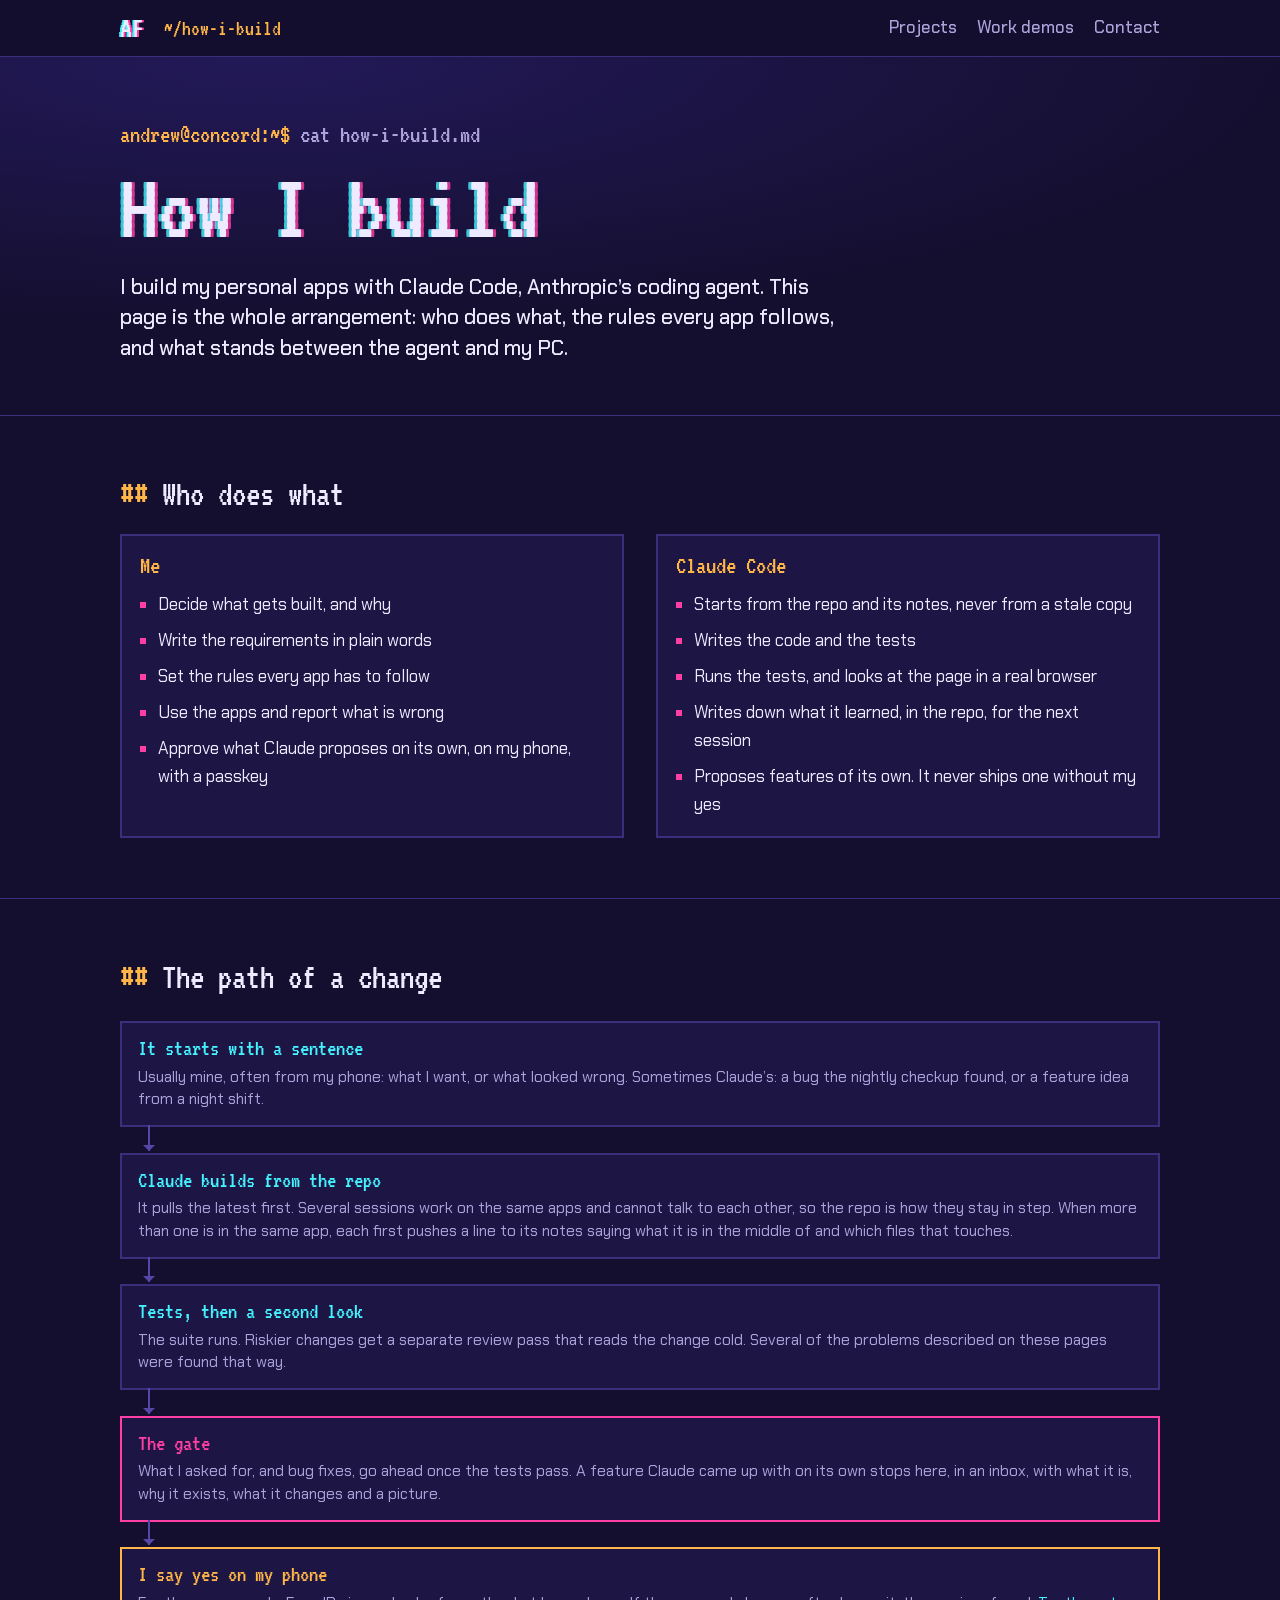
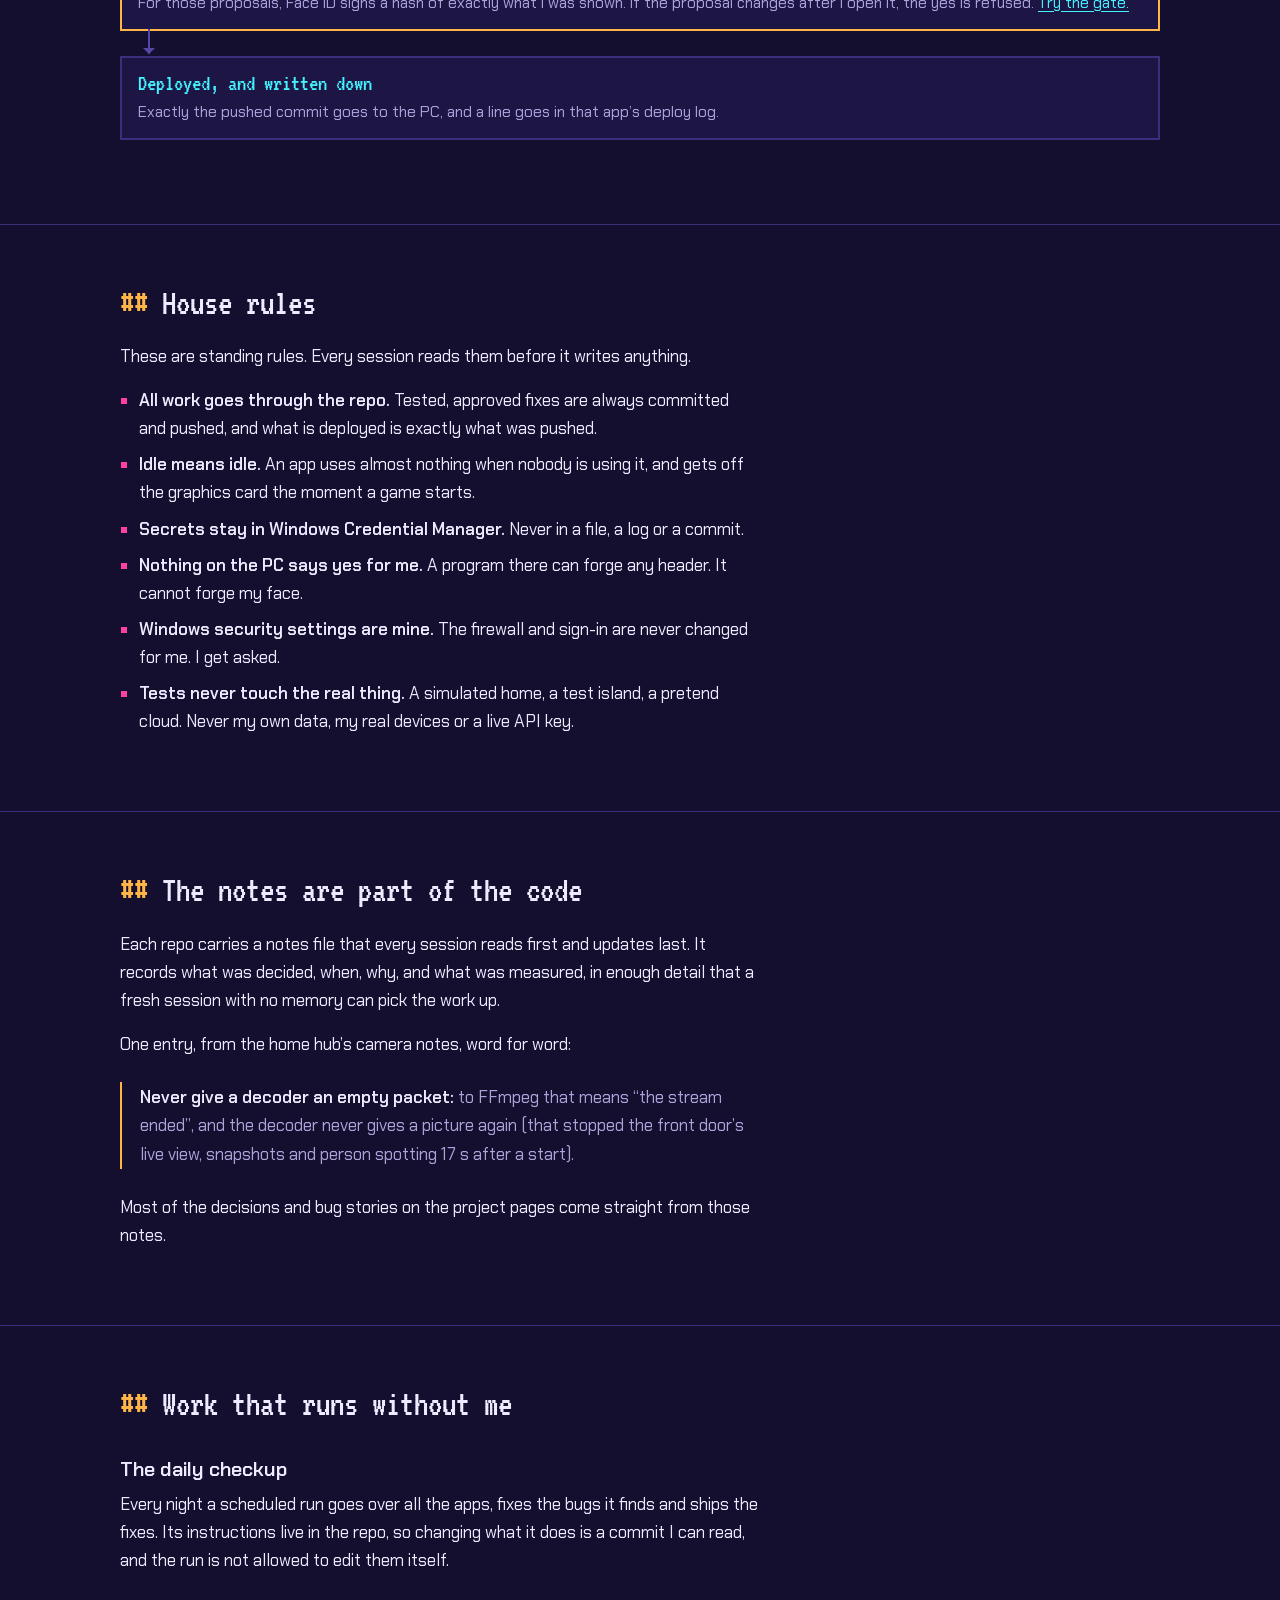
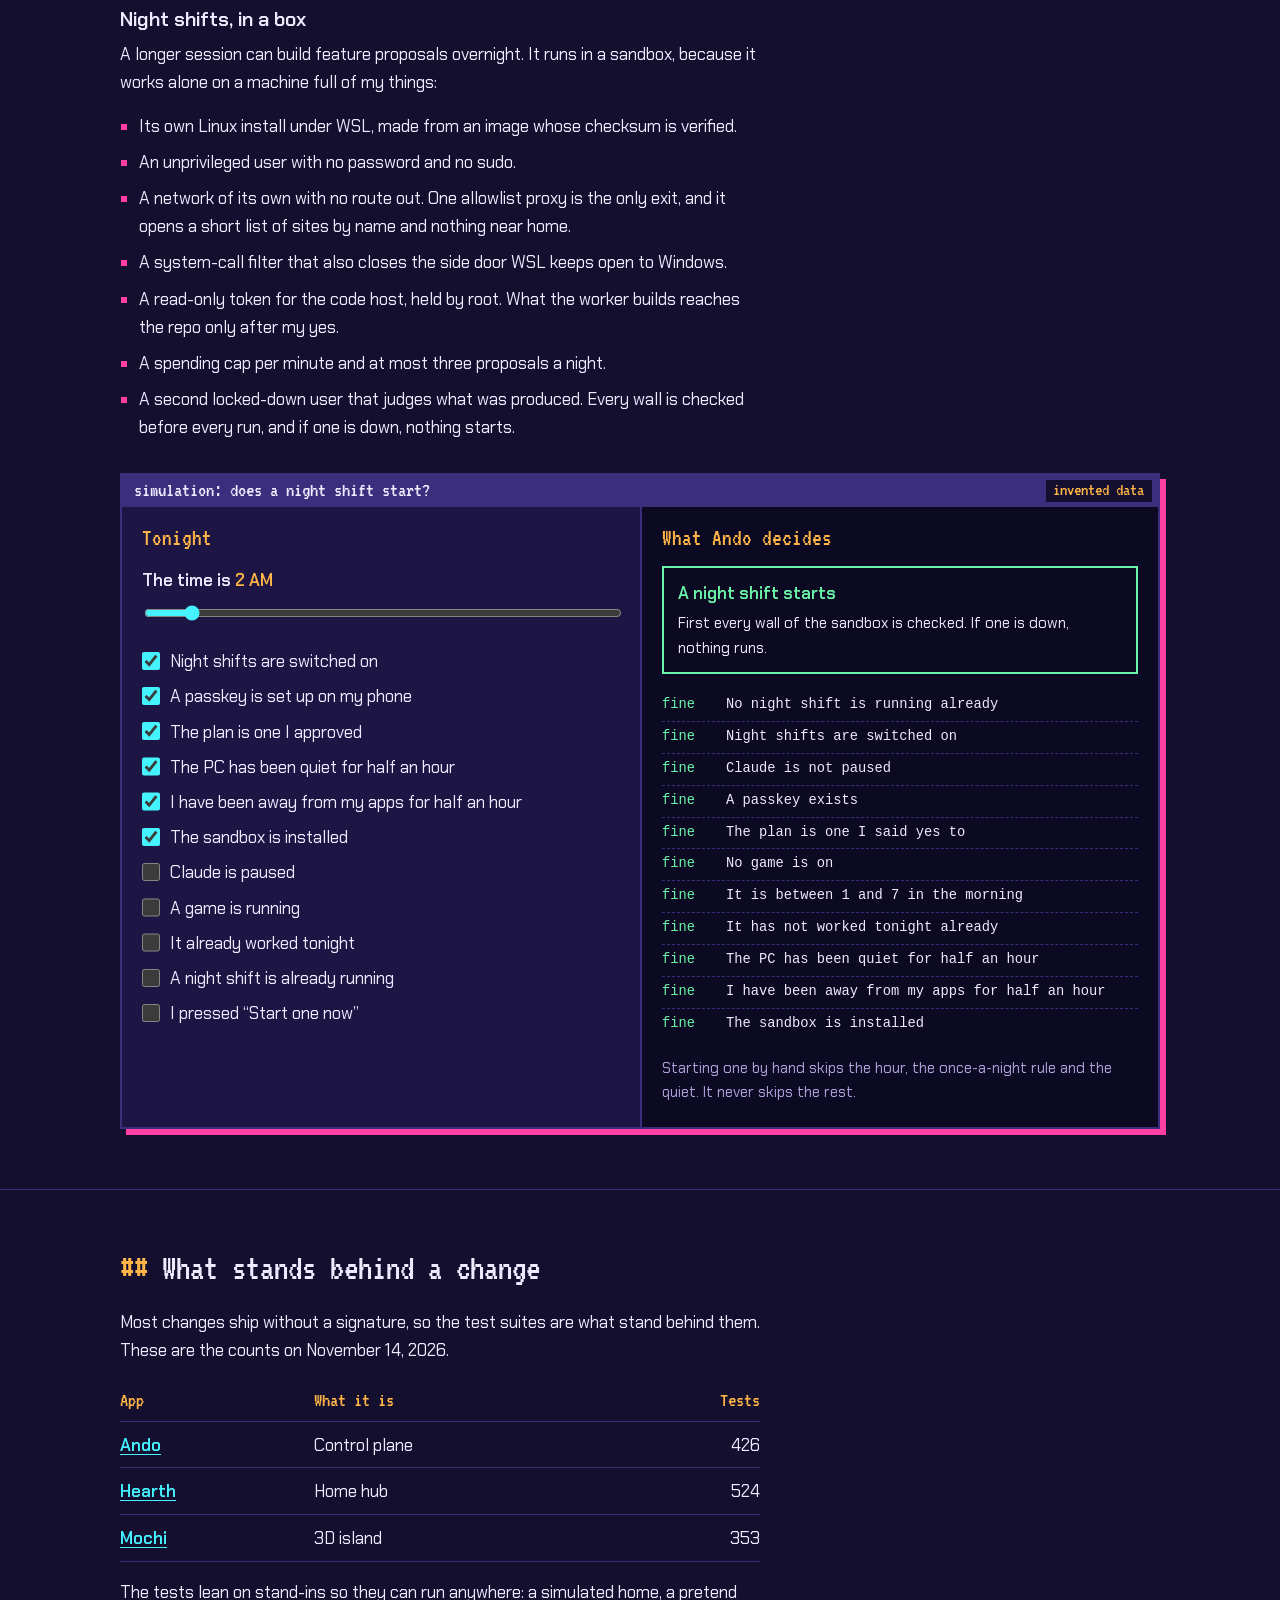
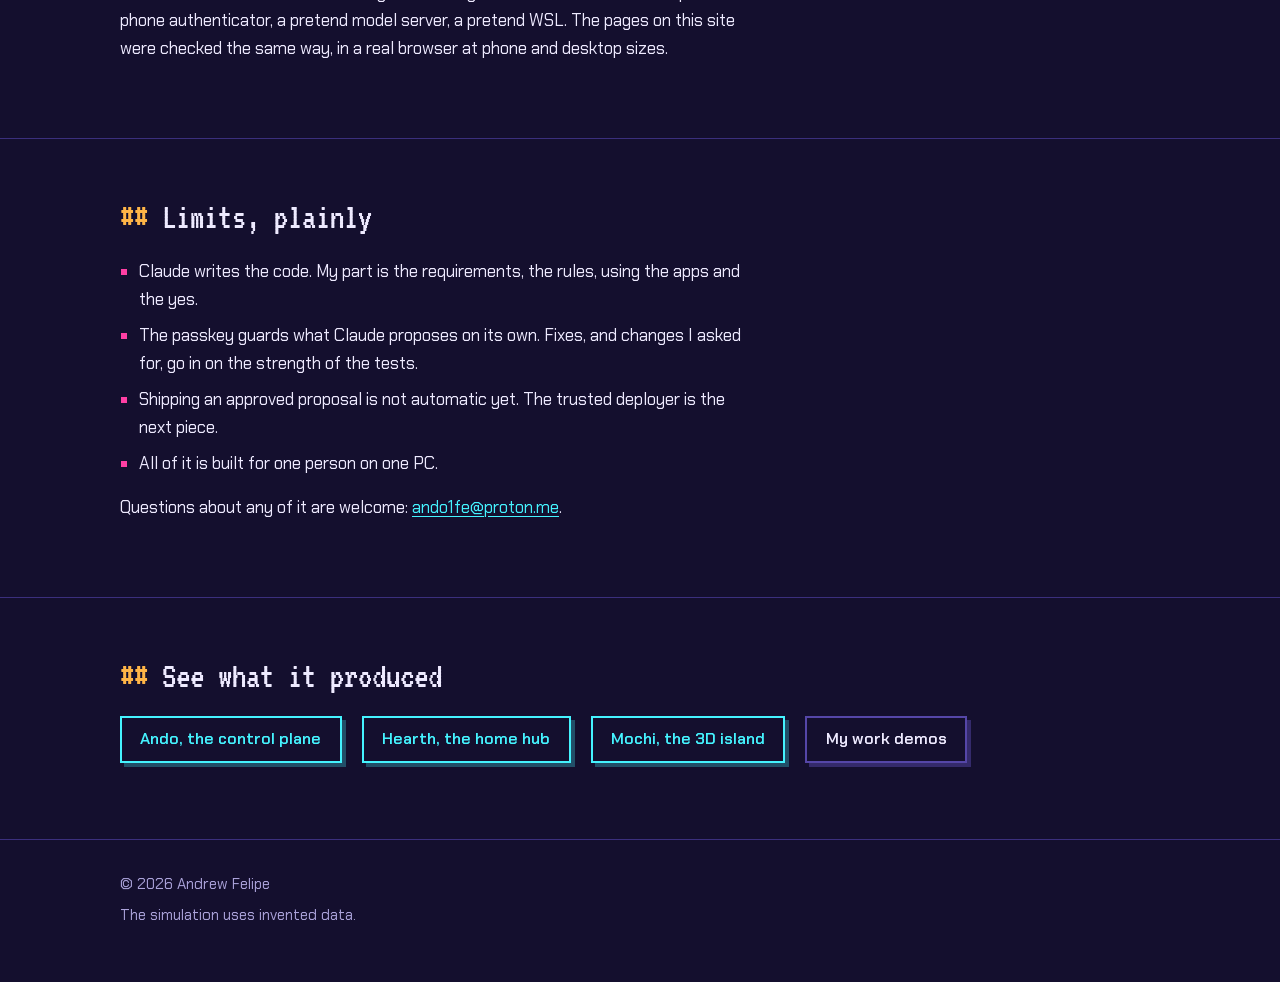
==== commit a9375f27: "Bring the home projects up to date Mochi: a Step inside section with five captures on foot (the café" ====
--- a/how-i-build/index.html
+++ b/how-i-build/index.html
@@ -78,7 +78,7 @@
       <h2>The path of a change</h2>
       <ol class="flow wide">
         <li><strong>It starts with a sentence</strong><span>Usually mine, often from my phone: what I want, or what looked wrong. Sometimes Claude&rsquo;s: a bug the nightly checkup found, or a feature idea from a night shift.</span></li>
-        <li><strong>Claude builds from the repo</strong><span>It pulls the latest first. Several sessions work on the same apps and cannot talk to each other, so the repo is how they stay in step.</span></li>
+        <li><strong>Claude builds from the repo</strong><span>It pulls the latest first. Several sessions work on the same apps and cannot talk to each other, so the repo is how they stay in step. When more than one is in the same app, each first pushes a line to its notes saying what it is in the middle of and which files that touches.</span></li>
         <li><strong>Tests, then a second look</strong><span>The suite runs. Riskier changes get a separate review pass that reads the change cold. Several of the problems described on these pages were found that way.</span></li>
         <li class="gate"><strong>The gate</strong><span>What I asked for, and bug fixes, go ahead once the tests pass. A feature Claude came up with on its own stops here, in an inbox, with what it is, why it exists, what it changes and a picture.</span></li>
         <li class="mine"><strong>I say yes on my phone</strong><span>For those proposals, Face ID signs a hash of exactly what I was shown. If the proposal changes after I open it, the yes is refused. <a href="../projects/ando/#gate">Try the gate.</a></span></li>
@@ -167,13 +167,13 @@
   <section class="md" id="numbers">
     <div class="wrap">
       <h2>What stands behind a change</h2>
-      <p>Most changes ship without a signature, so the test suites are what stand behind them. These are the counts in November 2026.</p>
+      <p>Most changes ship without a signature, so the test suites are what stand behind them. These are the counts on November 14, 2026.</p>
       <table class="tally">
         <thead><tr><th scope="col">App</th><th scope="col">What it is</th><th scope="col" class="n">Tests</th></tr></thead>
         <tbody>
-          <tr><th scope="row"><a href="../projects/ando/">Ando</a></th><td>Control plane</td><td class="n">401</td></tr>
-          <tr><th scope="row"><a href="../projects/hearth/">Hearth</a></th><td>Home hub</td><td class="n">393</td></tr>
-          <tr><th scope="row"><a href="../projects/mochi/">Mochi</a></th><td>3D island</td><td class="n">113</td></tr>
+          <tr><th scope="row"><a href="../projects/ando/">Ando</a></th><td>Control plane</td><td class="n">426</td></tr>
+          <tr><th scope="row"><a href="../projects/hearth/">Hearth</a></th><td>Home hub</td><td class="n">524</td></tr>
+          <tr><th scope="row"><a href="../projects/mochi/">Mochi</a></th><td>3D island</td><td class="n">353</td></tr>
         </tbody>
       </table>
       <p>The tests lean on stand-ins so they can run anywhere: a simulated home, a pretend phone authenticator, a pretend model server, a pretend WSL. The pages on this site were checked the same way, in a real browser at phone and desktop sizes.</p>
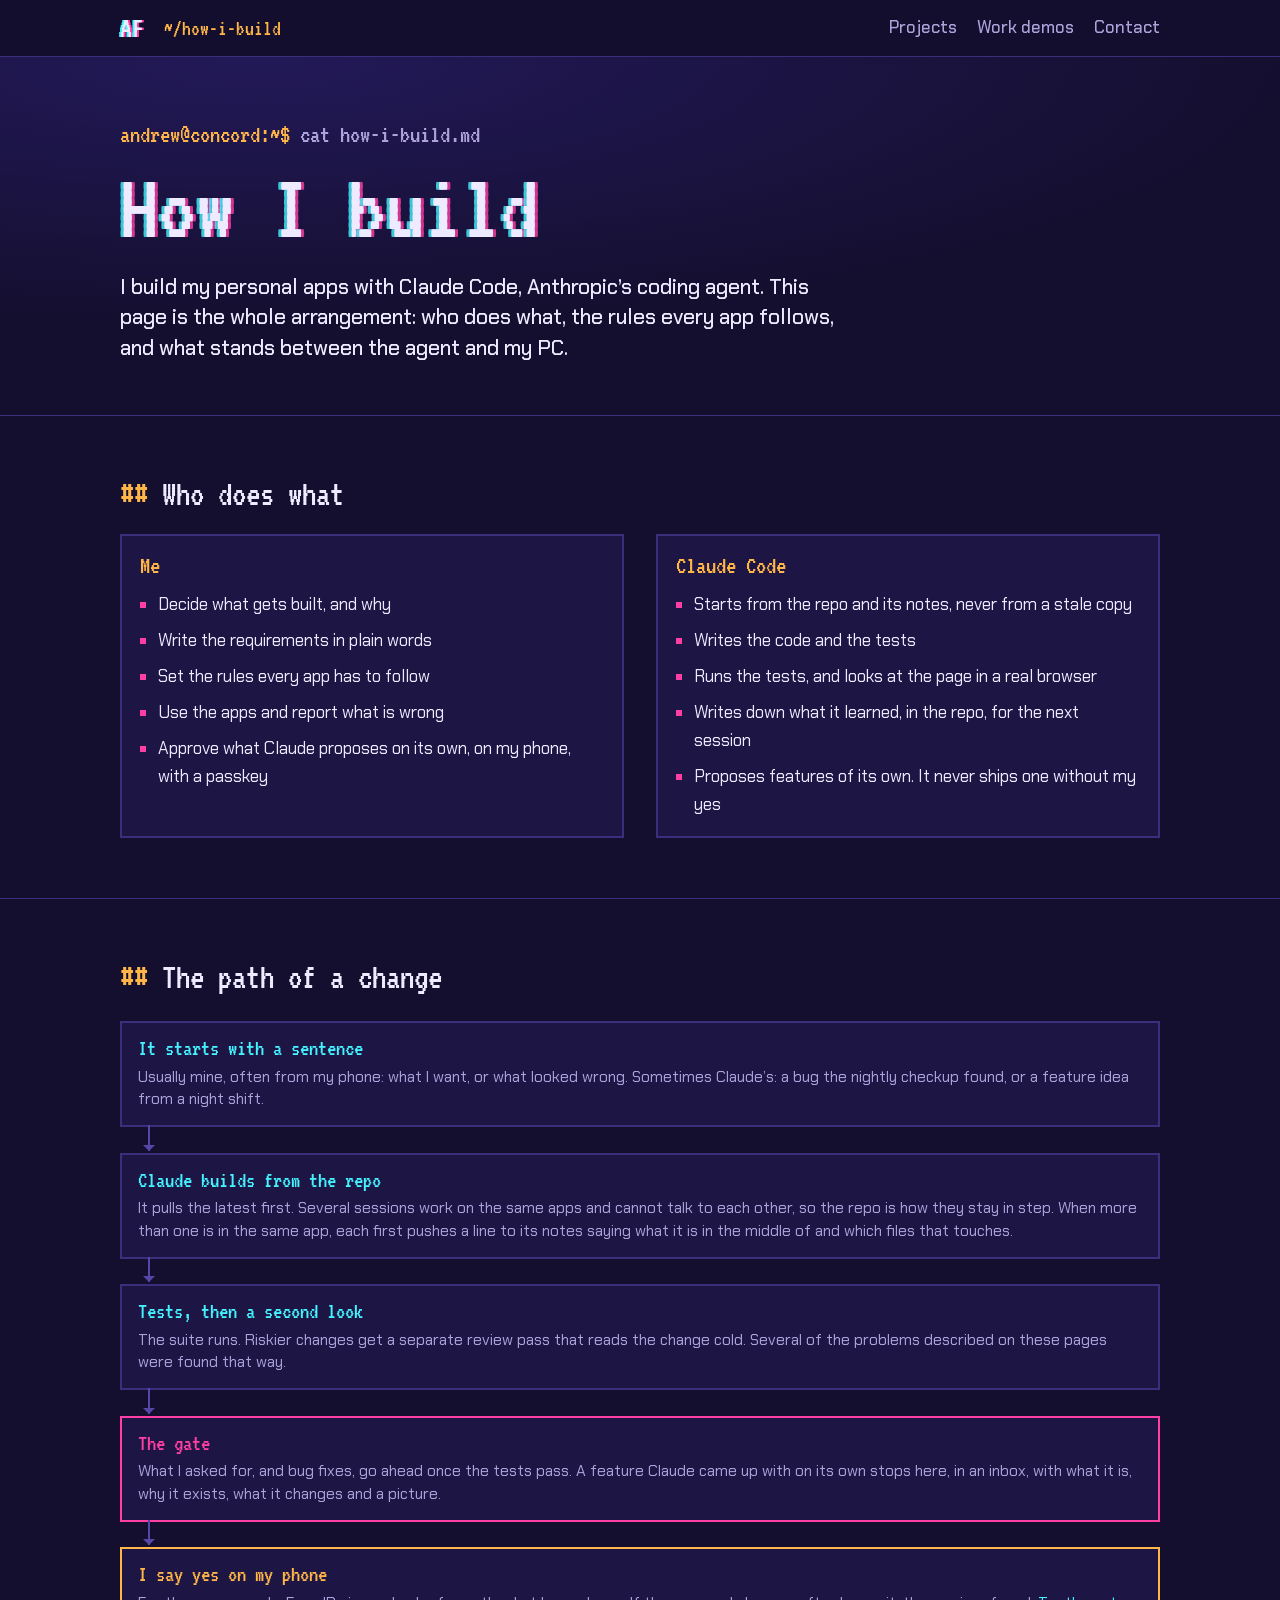
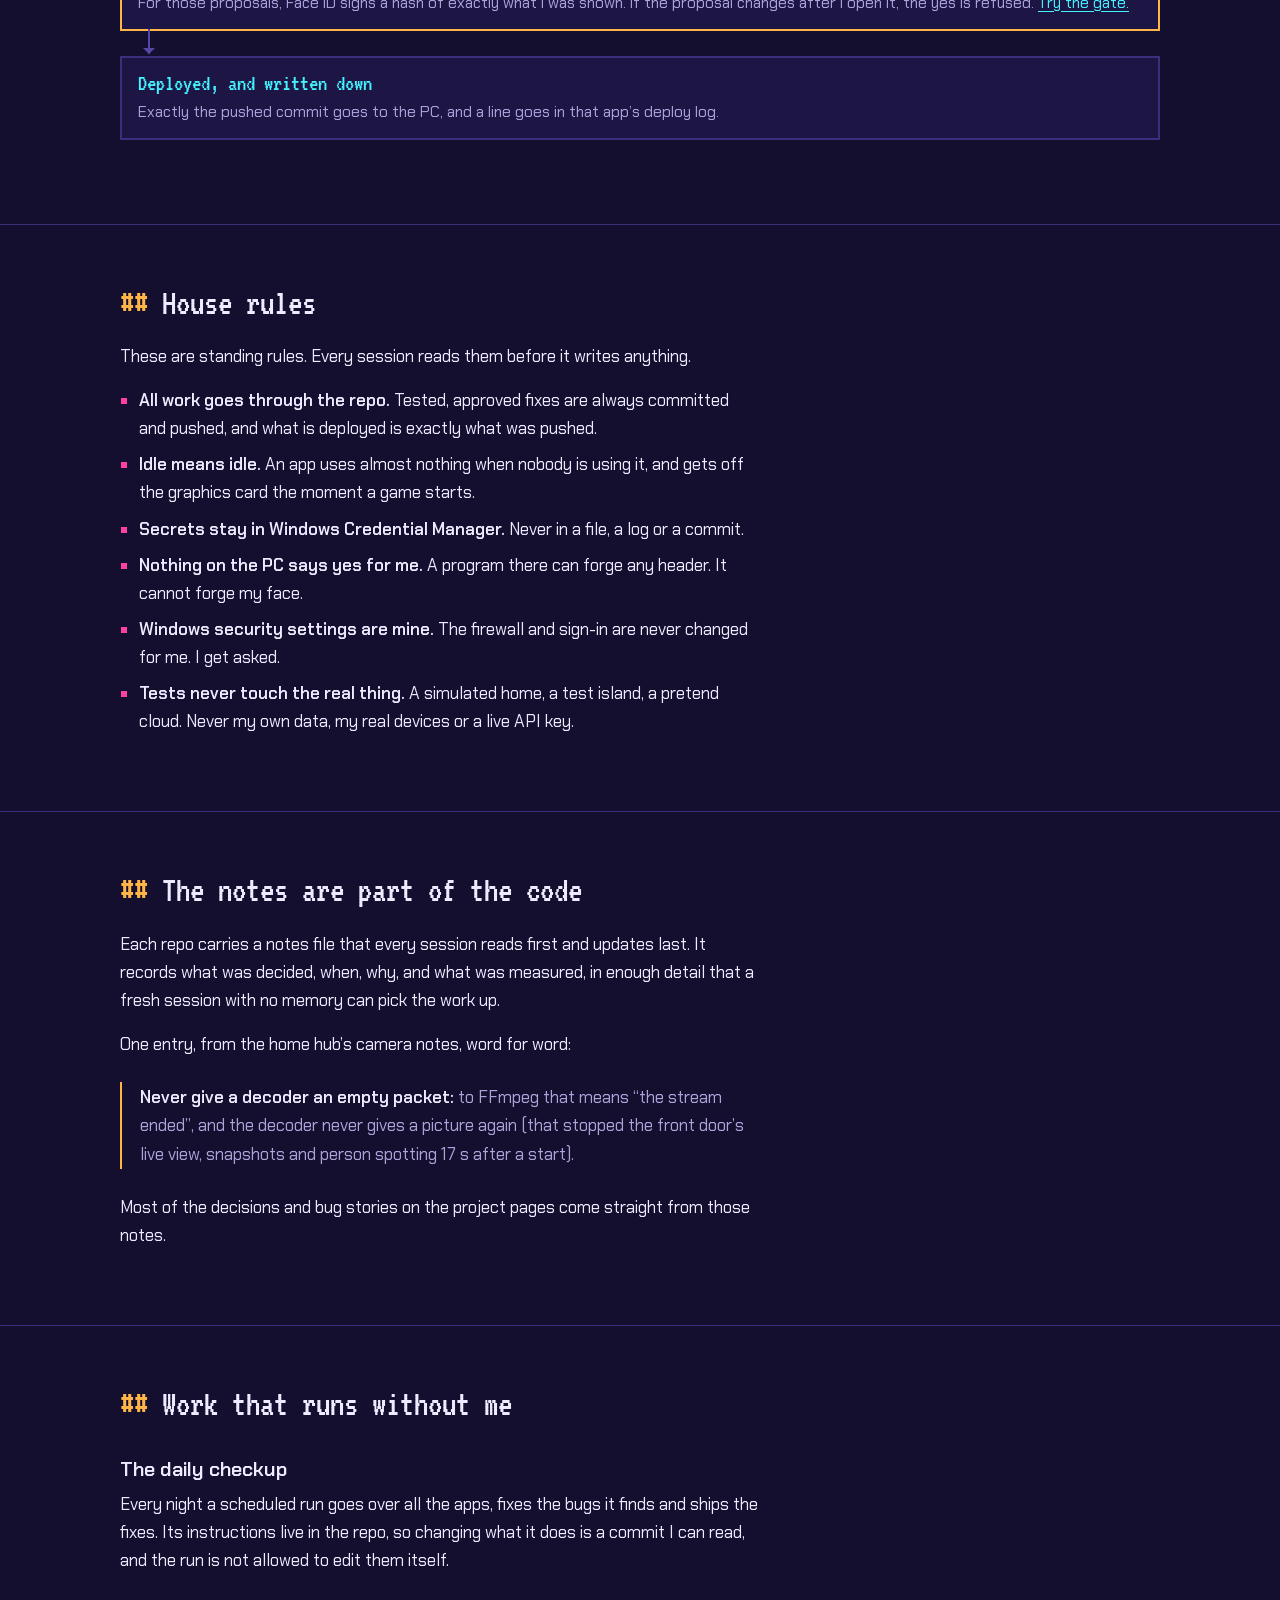
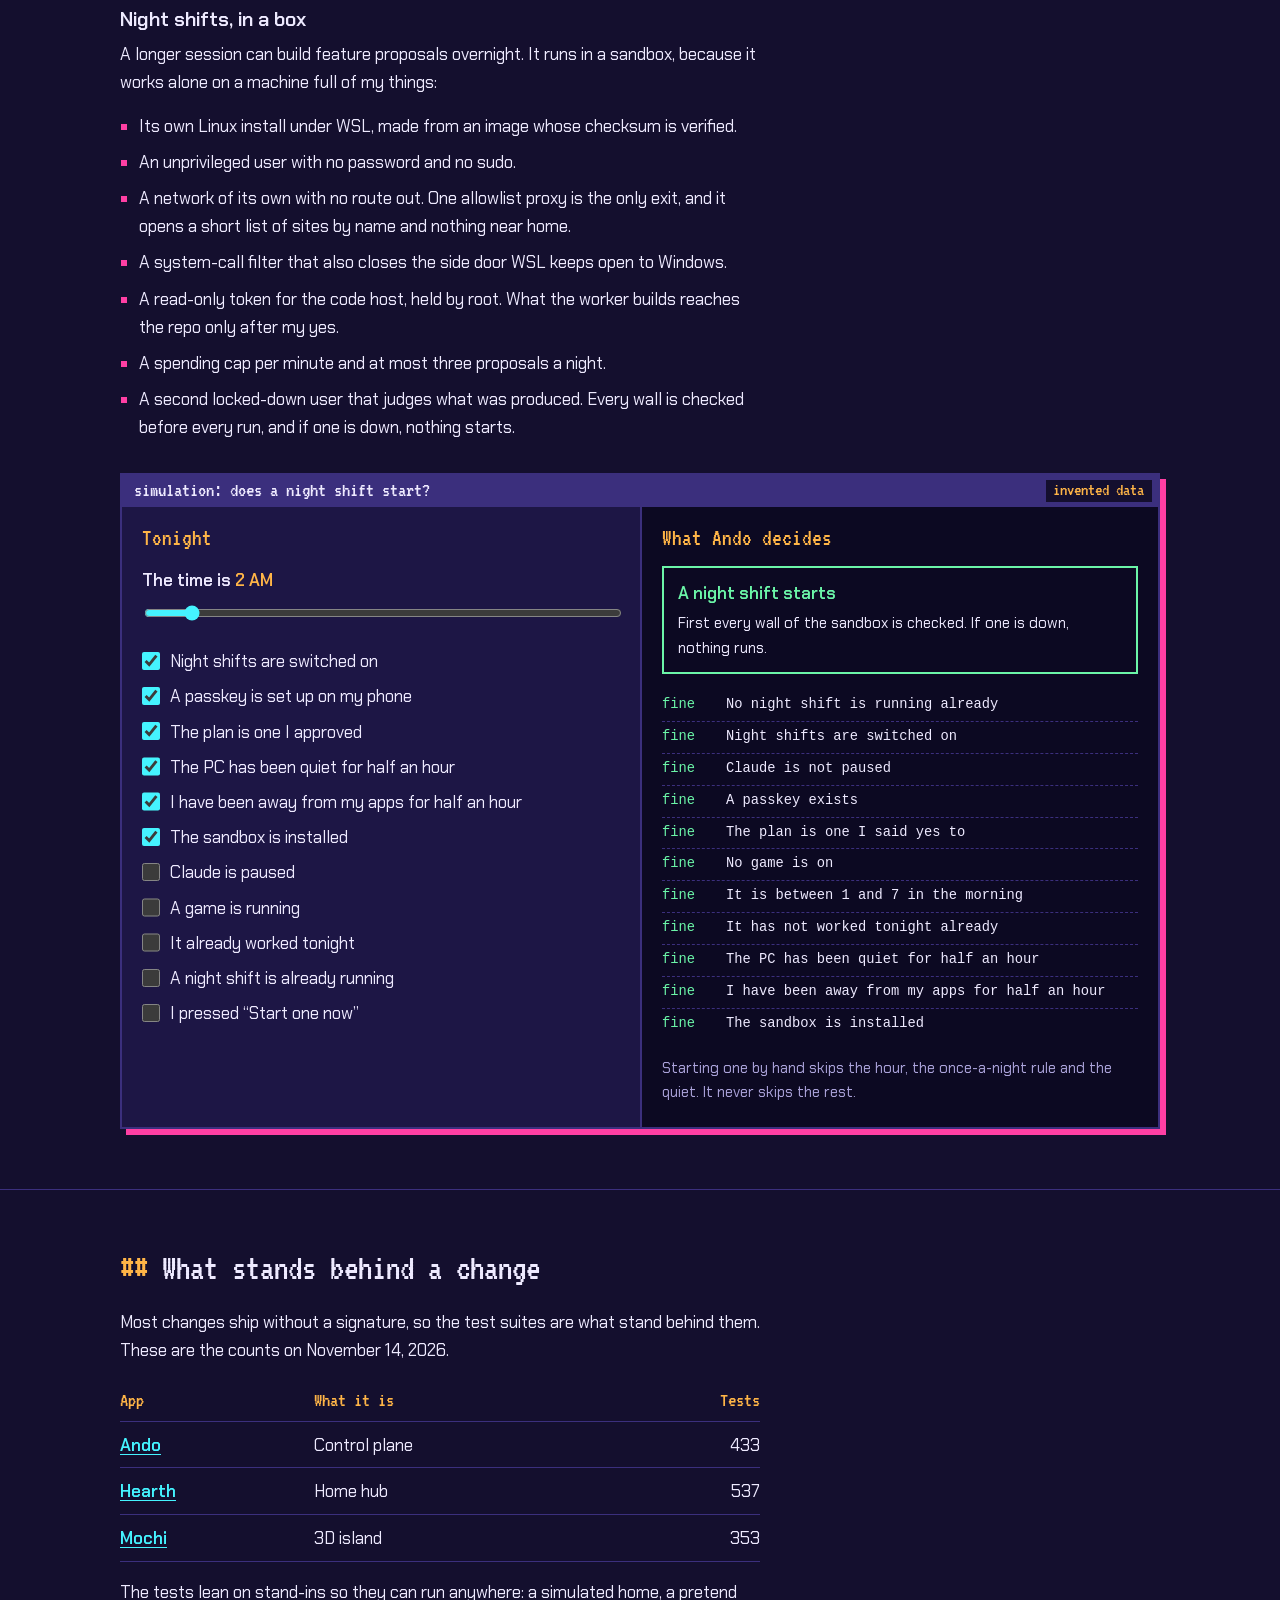
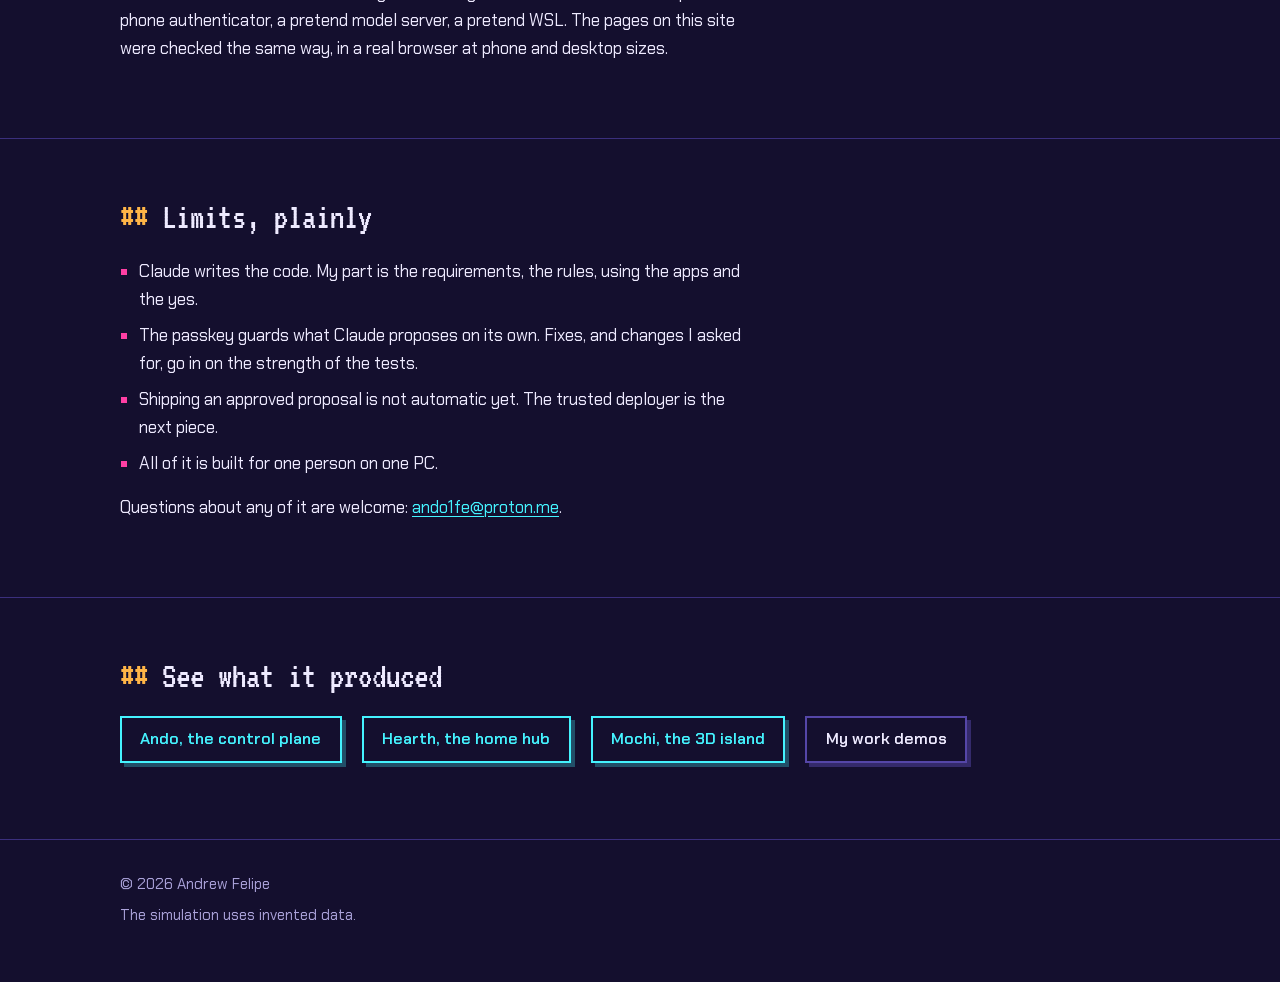
==== commit 04fb5c42: "Test counts as of this morning's main Co-Authored-By: Claude Opus 5.5 <noreply@anthropic.com> Claude" ====
--- a/how-i-build/index.html
+++ b/how-i-build/index.html
@@ -171,8 +171,8 @@
       <table class="tally">
         <thead><tr><th scope="col">App</th><th scope="col">What it is</th><th scope="col" class="n">Tests</th></tr></thead>
         <tbody>
-          <tr><th scope="row"><a href="../projects/ando/">Ando</a></th><td>Control plane</td><td class="n">426</td></tr>
-          <tr><th scope="row"><a href="../projects/hearth/">Hearth</a></th><td>Home hub</td><td class="n">524</td></tr>
+          <tr><th scope="row"><a href="../projects/ando/">Ando</a></th><td>Control plane</td><td class="n">433</td></tr>
+          <tr><th scope="row"><a href="../projects/hearth/">Hearth</a></th><td>Home hub</td><td class="n">537</td></tr>
           <tr><th scope="row"><a href="../projects/mochi/">Mochi</a></th><td>3D island</td><td class="n">353</td></tr>
         </tbody>
       </table>
